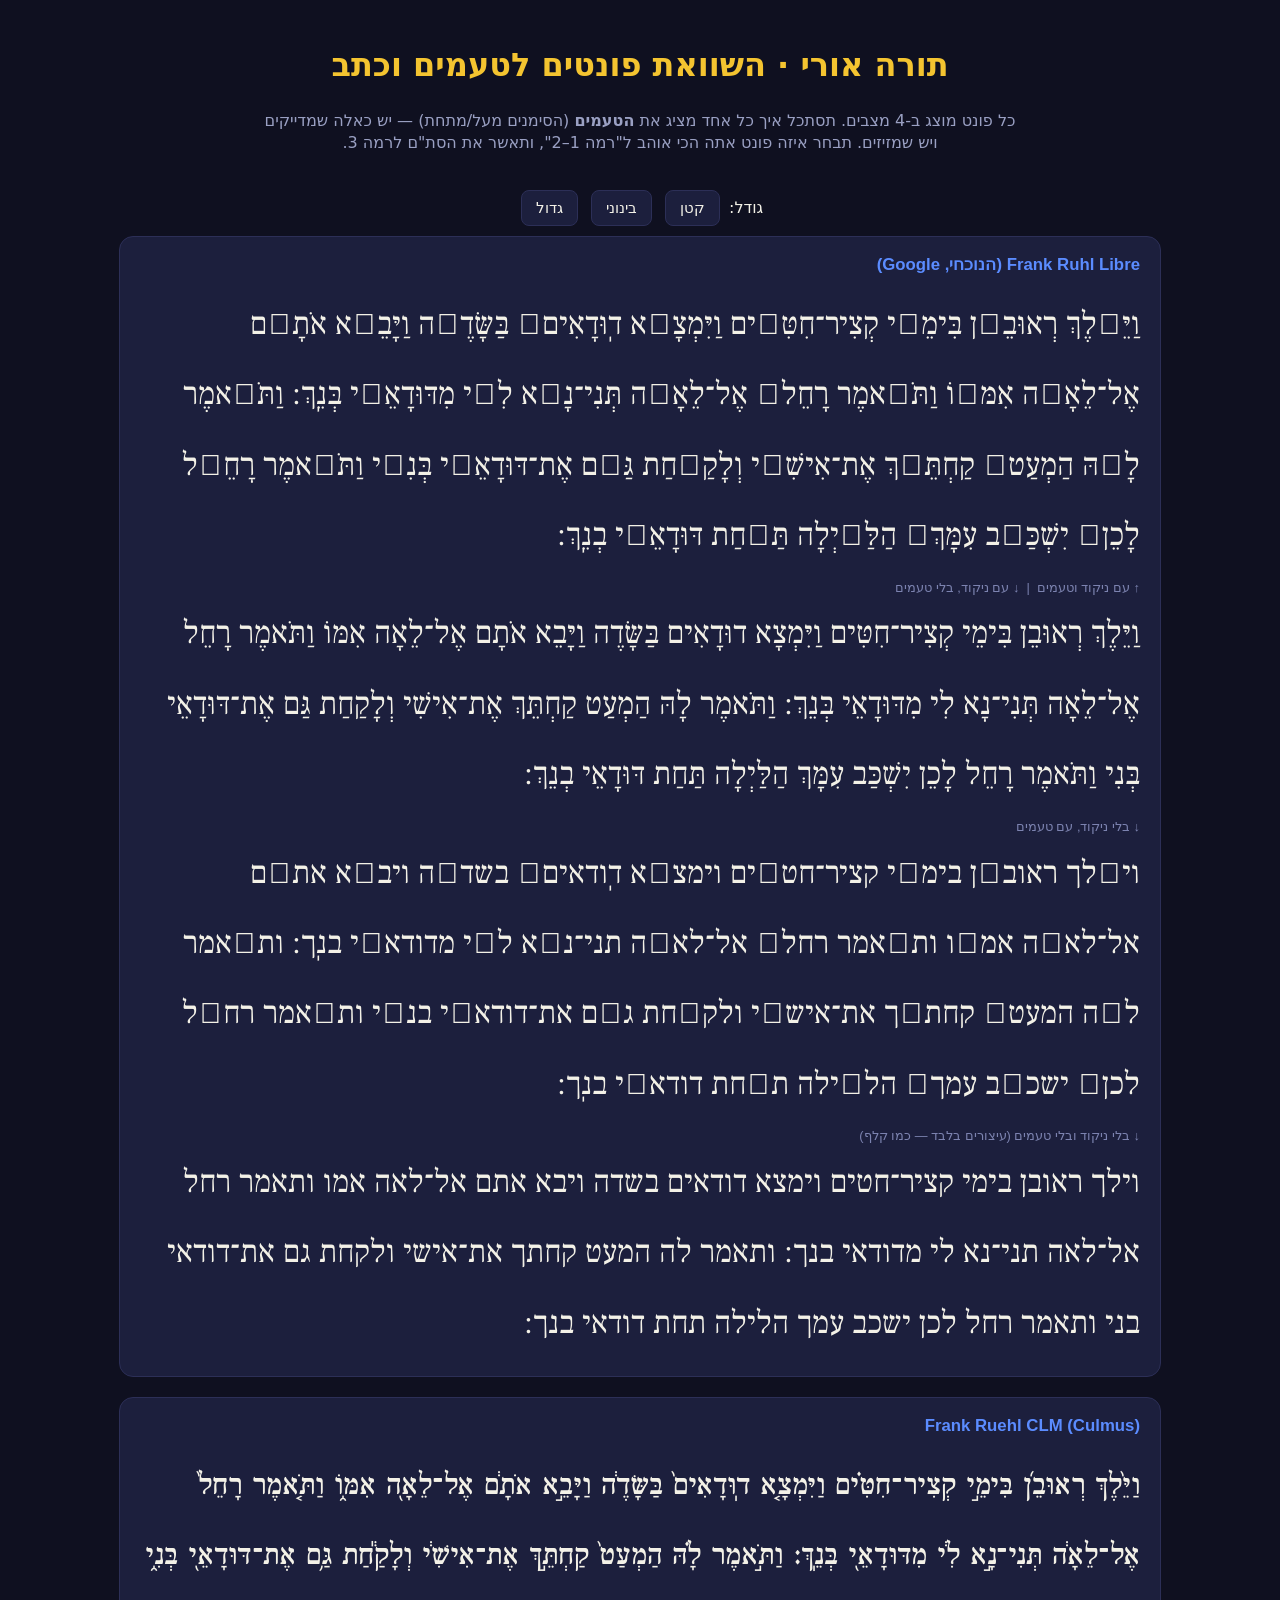
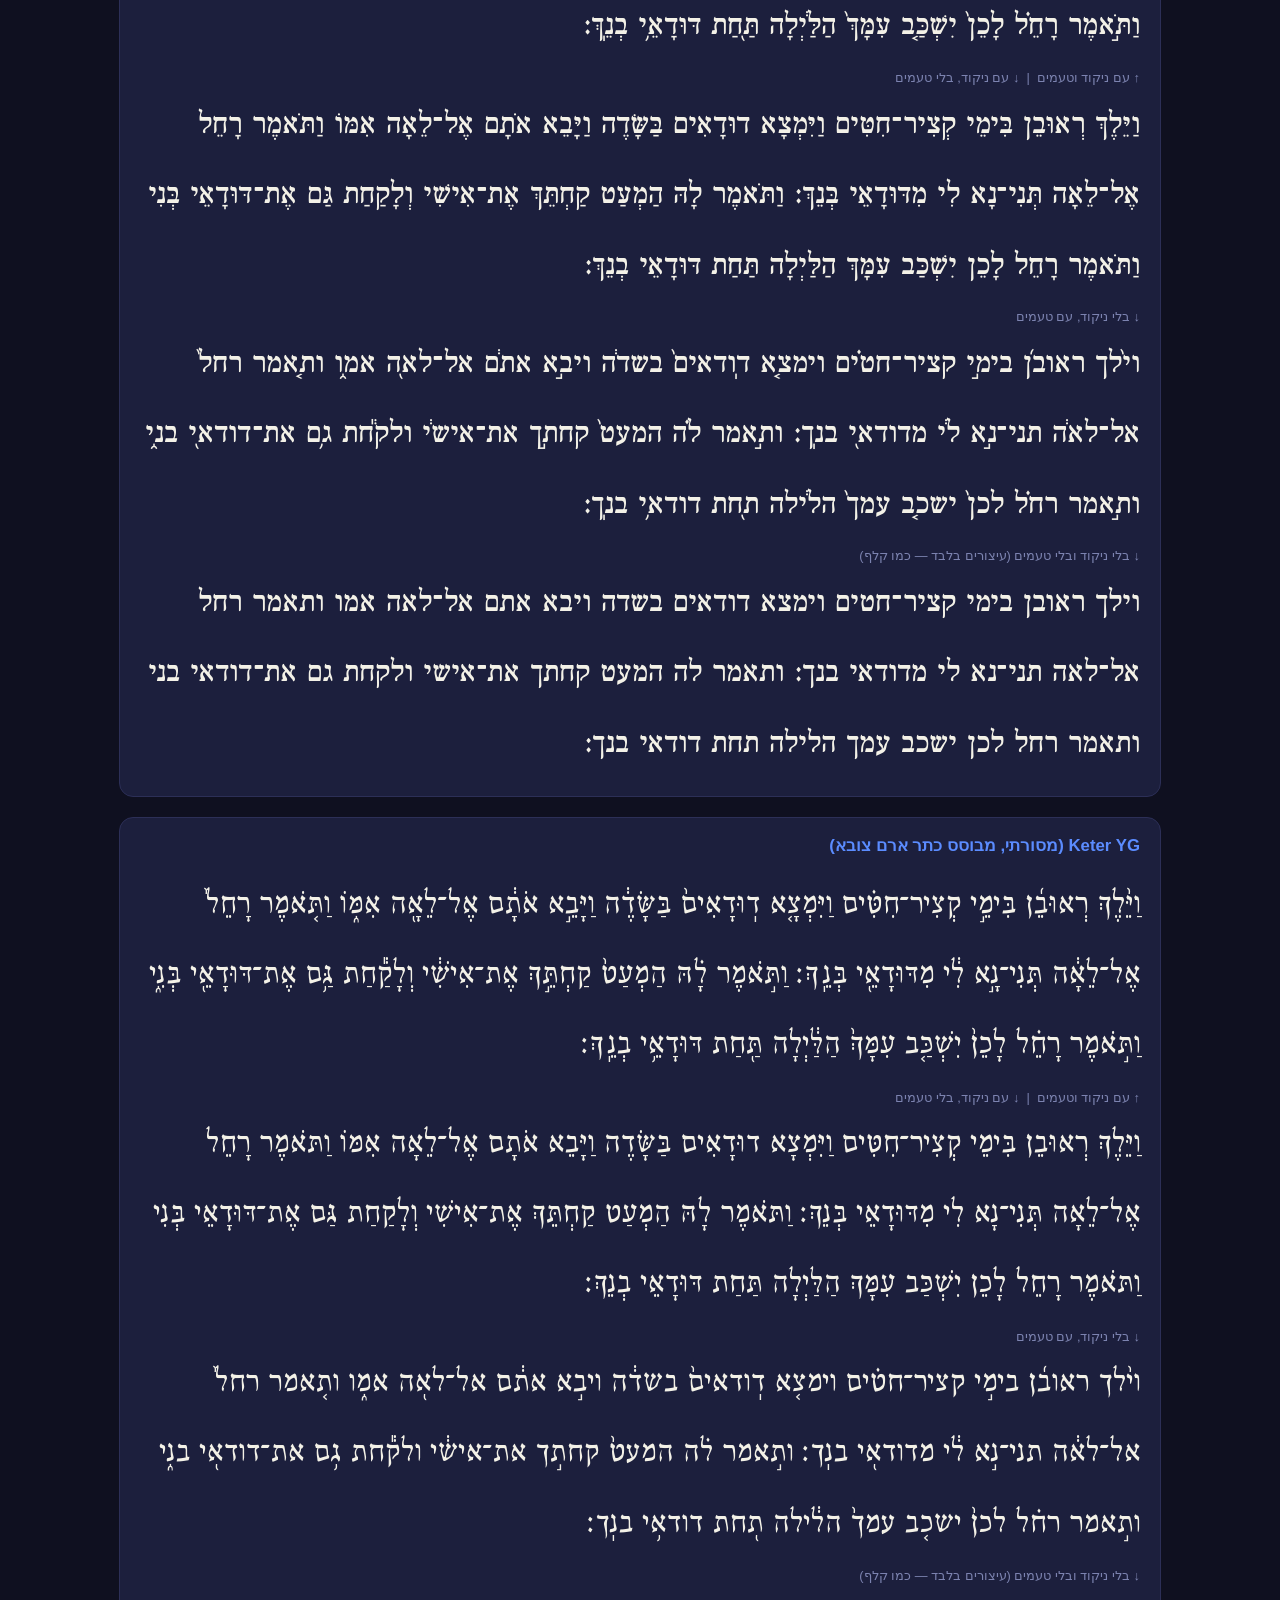
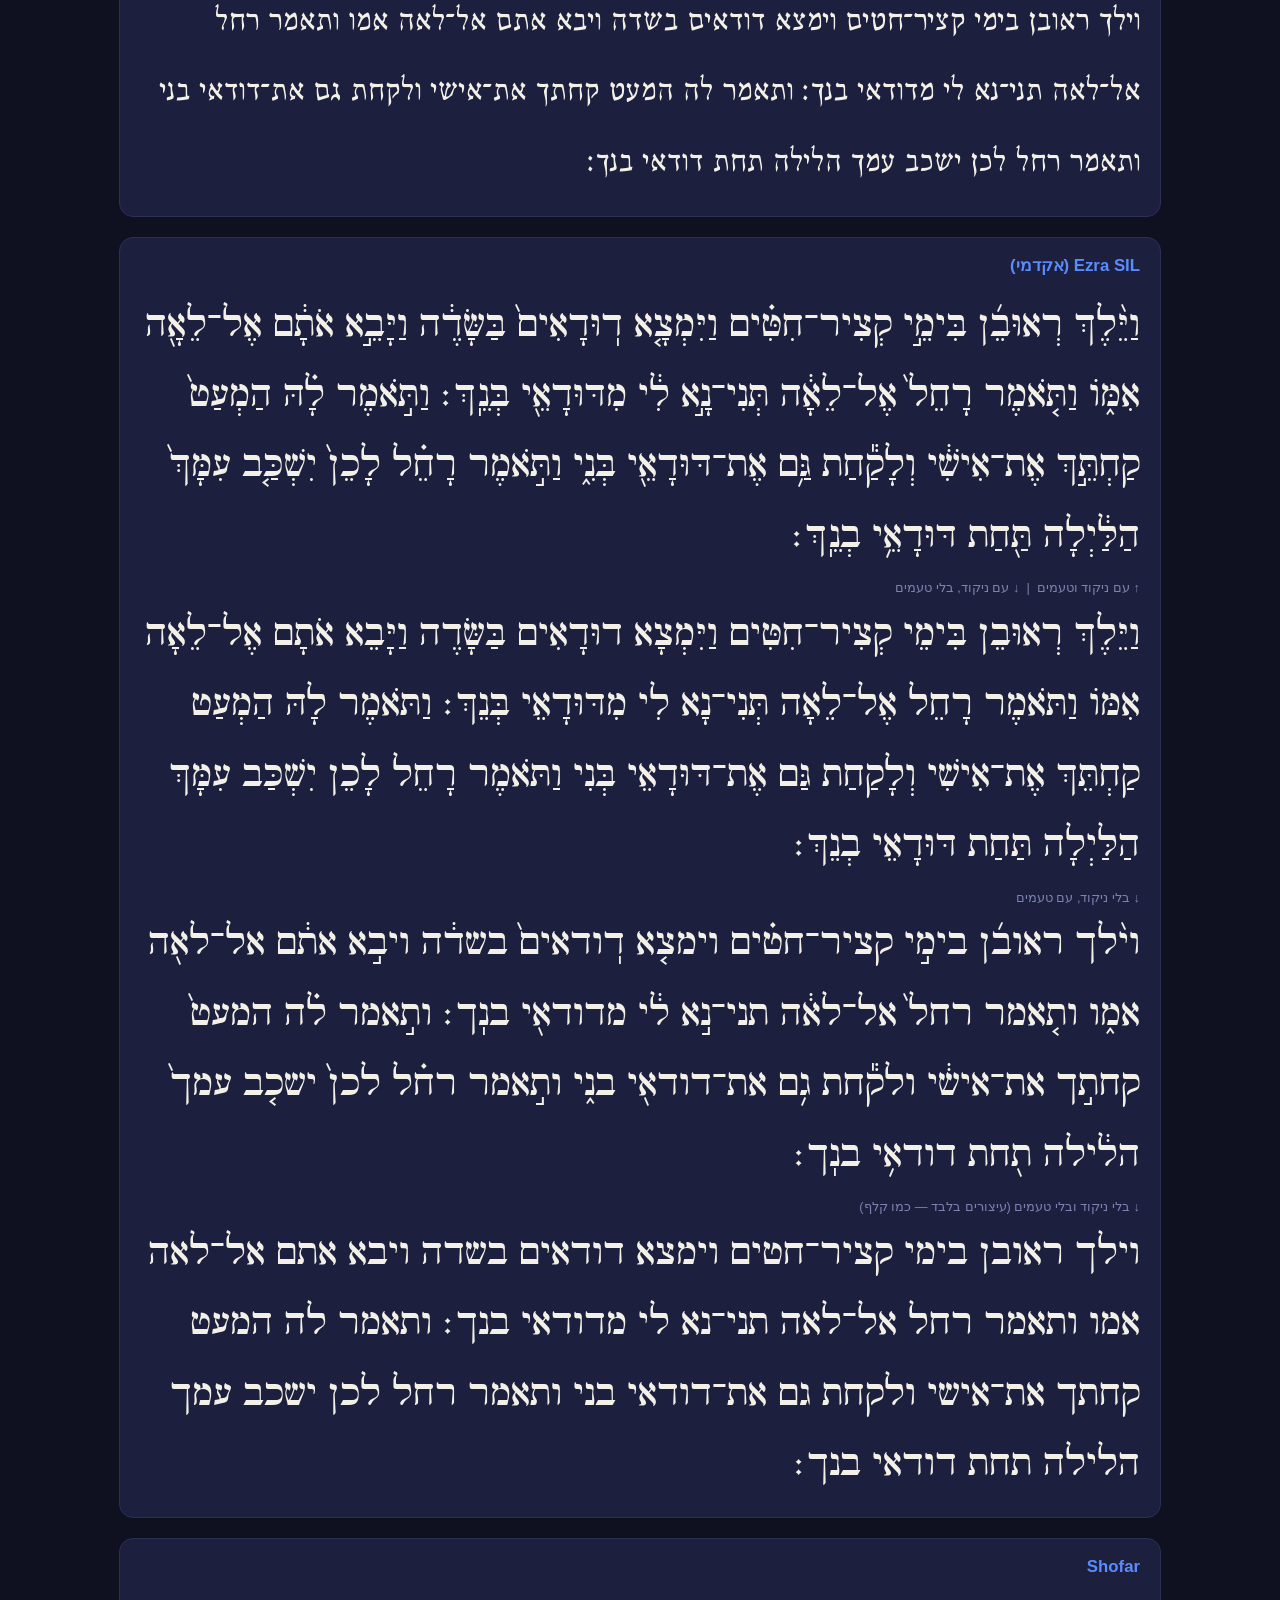
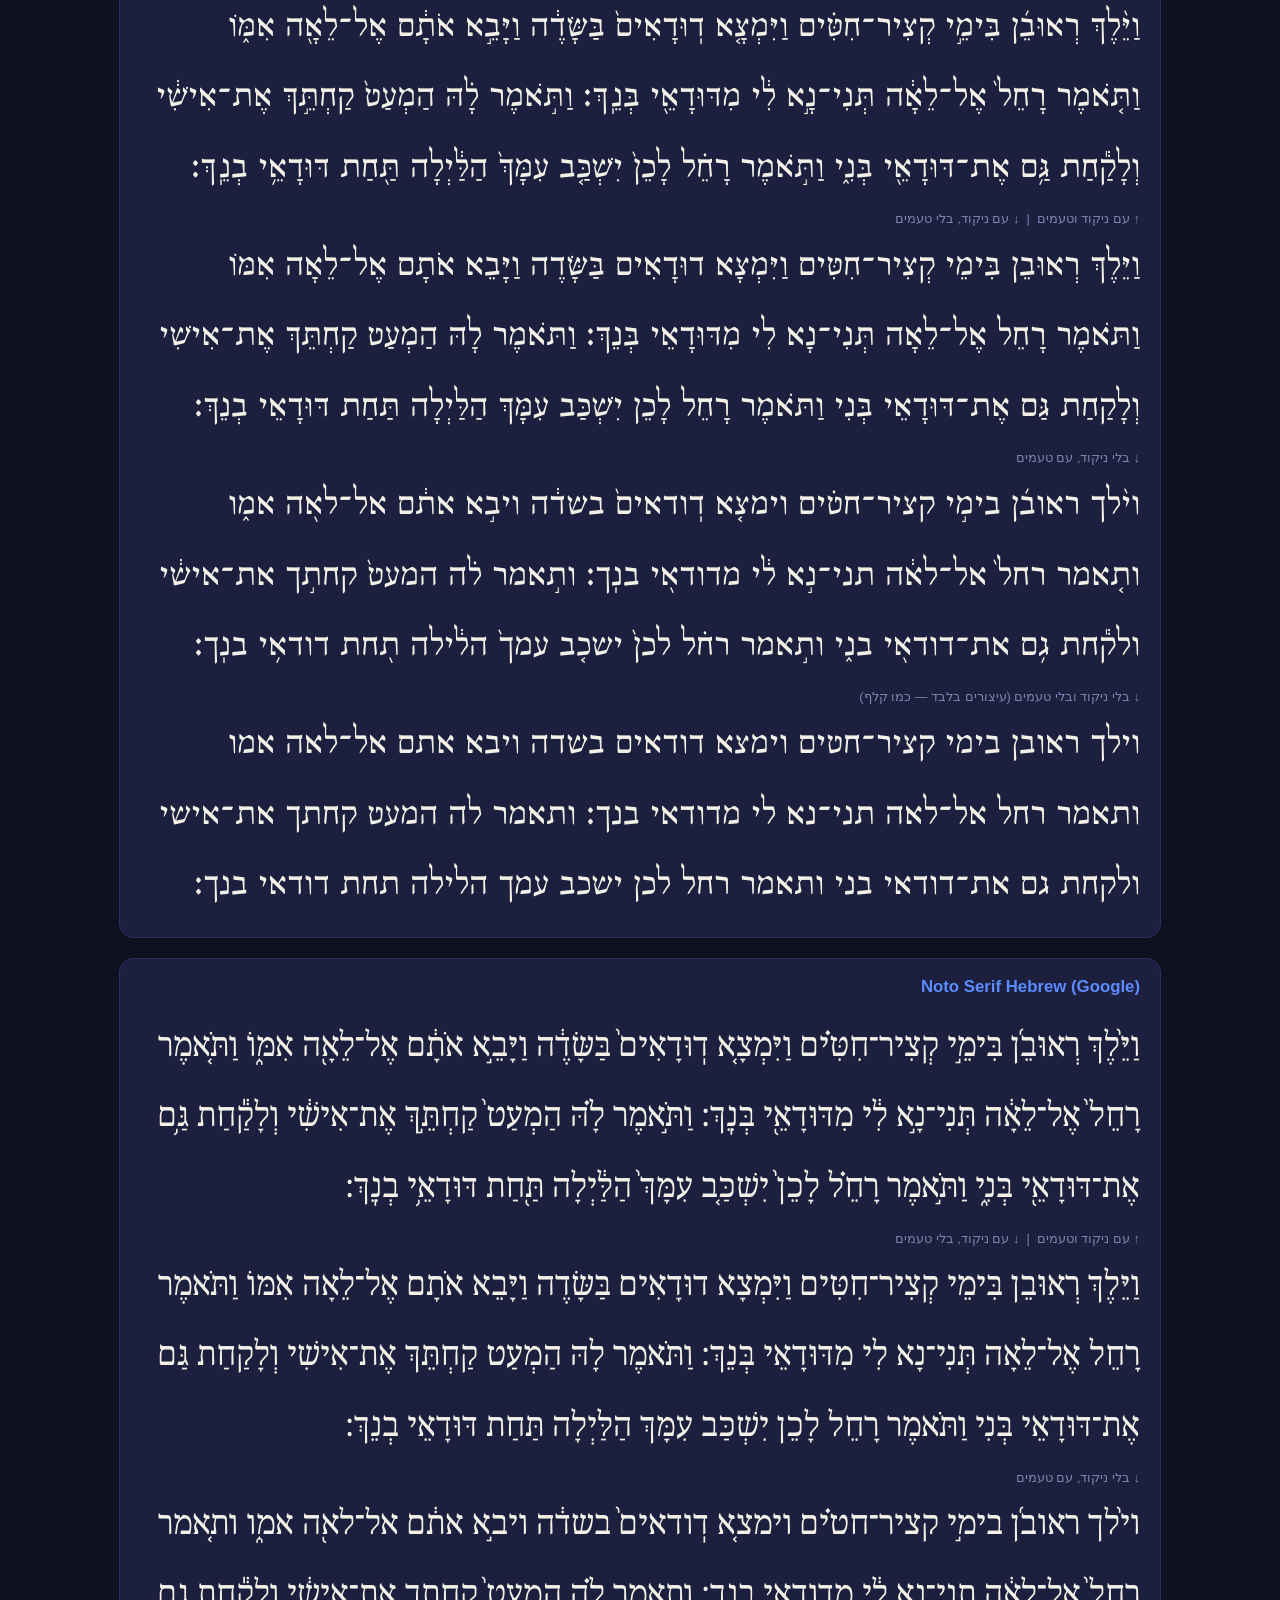
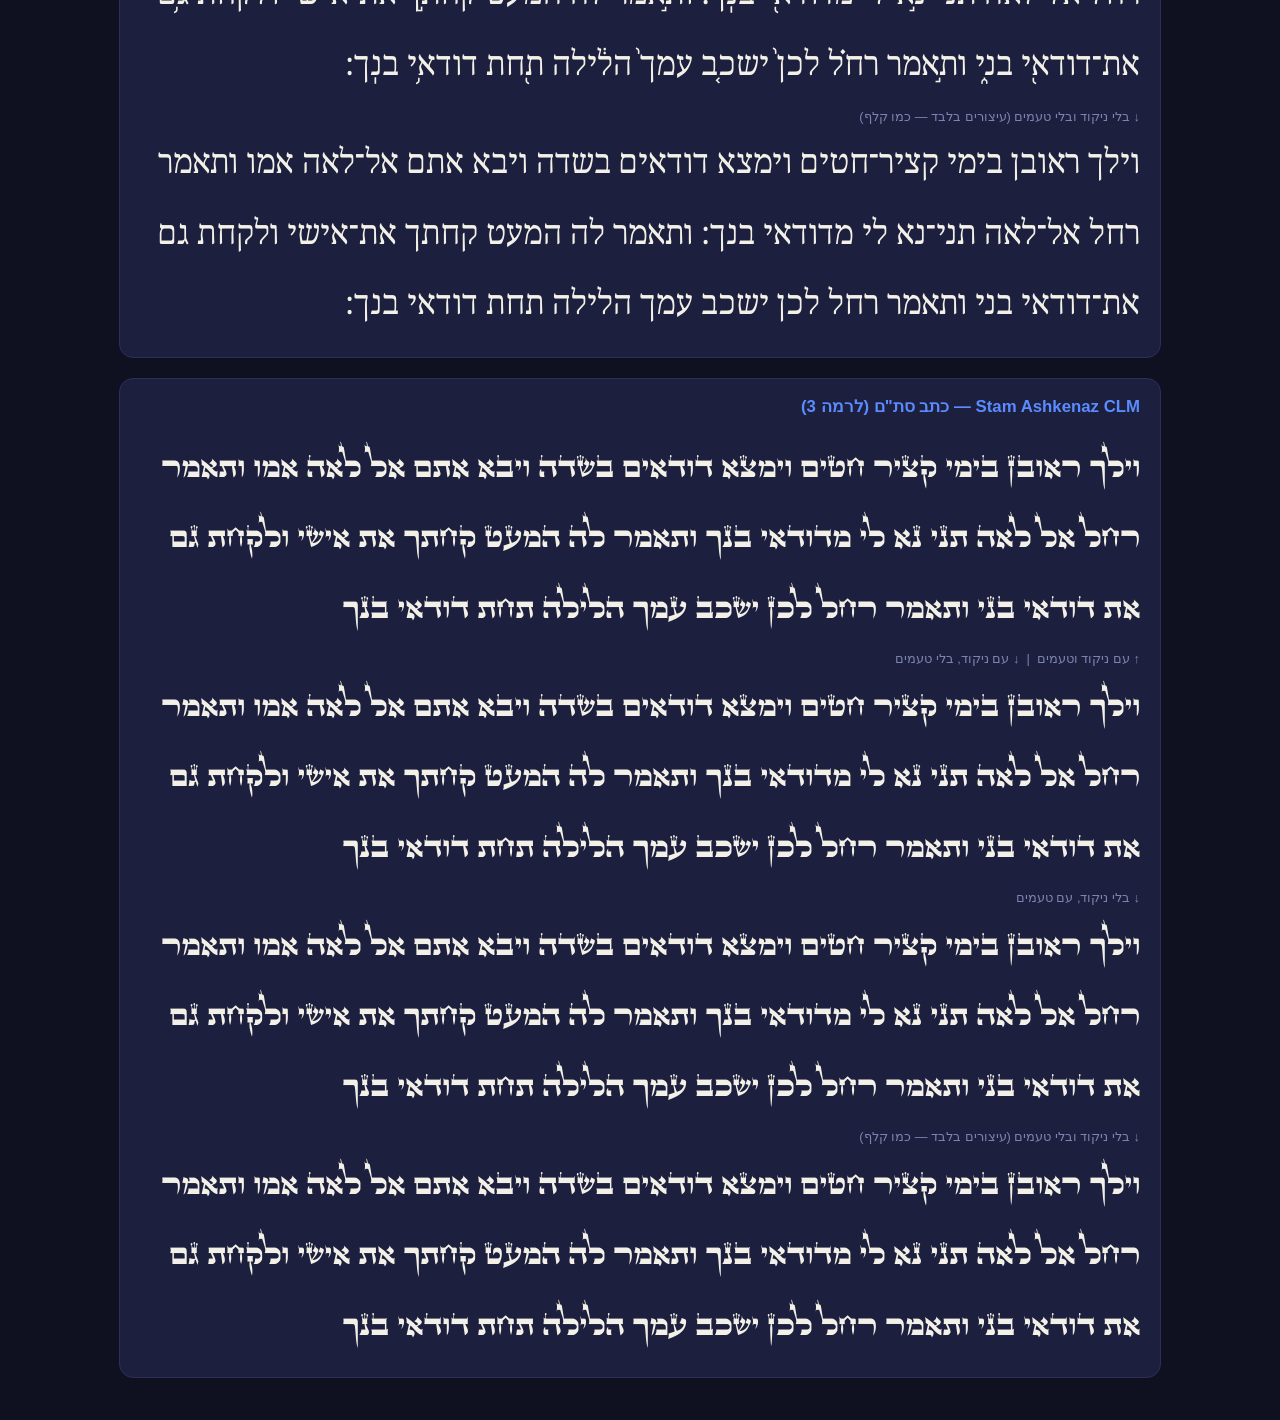
==== _fonttest/index.html @ ce2d6195 "Add font-comparison page (_fonttest) with cantillated text across candidate Hebrew fonts (temp)" ====
<!DOCTYPE html><html lang="he" dir="rtl"><head>
<meta charset="utf-8"><meta name="viewport" content="width=device-width,initial-scale=1">
<title>תורה אורי · השוואת פונטים</title>
<link rel="preconnect" href="https://fonts.googleapis.com">
<link href="https://fonts.googleapis.com/css2?family=Frank+Ruhl+Libre:wght@500;700&family=Noto+Serif+Hebrew:wght@500;700&display=swap" rel="stylesheet">
<style>

@font-face{font-family:FrankRuehlCLM;src:url('fonts/FrankRuehlCLM-Medium.ttf');}
@font-face{font-family:KeterYG;src:url('fonts/KeterYG-Medium.ttf');}
@font-face{font-family:EzraSIL;src:url('fonts/EzraSIL.ttf');}
@font-face{font-family:Shofar;src:url('fonts/ShofarRegular.ttf');}
@font-face{font-family:StamAshkenaz;src:url('fonts/StamAshkenazCLM.ttf');}

body{background:#0f1020;color:#f3f1e7;font-family:Assistant,system-ui,sans-serif;margin:0;padding:22px;line-height:1.4}
h1{color:#f4c430;text-align:center}
.intro{text-align:center;color:#9aa0c3;max-width:760px;margin:0 auto 26px}
.fontblock{background:#1c1f3d;border:1px solid #2c2f57;border-radius:14px;padding:16px 20px;margin:0 auto 20px;max-width:1000px}
.fontblock h2{color:#5b8cff;font-size:1.05rem;margin:0 0 12px;font-family:Assistant,sans-serif}
.line{font-size:2rem;line-height:2.2;direction:rtl;margin:2px 0}
.cap{color:#7c83b0;font-size:.8rem;font-family:Assistant,sans-serif;margin:8px 0 2px}
.toggle{position:sticky;top:0;background:#0f1020;padding:10px;text-align:center;z-index:5}
.toggle button{background:#1c1f3d;color:#f3f1e7;border:1px solid #2c2f57;border-radius:8px;padding:8px 14px;margin:0 4px;cursor:pointer;font-size:.95rem}
</style></head><body>
<h1>תורה אורי · השוואת פונטים לטעמים וכתב</h1>
<div class="intro">כל פונט מוצג ב-4 מצבים. תסתכל איך כל אחד מציג את <b>הטעמים</b> (הסימנים מעל/מתחת) — יש כאלה שמדייקים ויש שמזיזים. תבחר איזה פונט אתה הכי אוהב ל"רמה 1–2", ותאשר את הסת"ם לרמה 3.</div>
<div class="toggle">גודל:
  <button onclick="setSize(1.6)">קטן</button>
  <button onclick="setSize(2)">בינוני</button>
  <button onclick="setSize(2.6)">גדול</button>
</div>

    <section class="fontblock">
      <h2>Frank Ruhl Libre (הנוכחי, Google)</h2>
      <div class="line" style="font-family:'Frank Ruhl Libre',serif" data-mode="full">וַיֵּ֨לֶךְ רְאוּבֵ֜ן בִּימֵ֣י קְצִיר־חִטִּ֗ים וַיִּמְצָ֤א דֽוּדָאִים֙ בַּשָּׂדֶ֔ה וַיָּבֵ֣א אֹתָ֔ם אֶל־לֵאָ֖ה אִמּ֑וֹ וַתֹּ֤אמֶר רָחֵל֙ אֶל־לֵאָ֔ה תְּנִי־נָ֣א לִ֔י מִדּוּדָאֵ֖י בְּנֵֽךְ׃  וַתֹּ֣אמֶר לָ֗הּ הַמְעַט֙ קַחְתֵּ֣ךְ אֶת־אִישִׁ֔י וְלָקַ֕חַת גַּ֥ם אֶת־דּוּדָאֵ֖י בְּנִ֑י וַתֹּ֣אמֶר רָחֵ֗ל לָכֵן֙ יִשְׁכַּ֤ב עִמָּךְ֙ הַלַּ֔יְלָה תַּ֖חַת דּוּדָאֵ֥י בְנֵֽךְ׃</div>
      <div class="cap">↑ עם ניקוד וטעמים &nbsp;|&nbsp; ↓ עם ניקוד, בלי טעמים</div>
      <div class="line" style="font-family:'Frank Ruhl Libre',serif" data-mode="nikud">וַיֵּ֨לֶךְ רְאוּבֵ֜ן בִּימֵ֣י קְצִיר־חִטִּ֗ים וַיִּמְצָ֤א דֽוּדָאִים֙ בַּשָּׂדֶ֔ה וַיָּבֵ֣א אֹתָ֔ם אֶל־לֵאָ֖ה אִמּ֑וֹ וַתֹּ֤אמֶר רָחֵל֙ אֶל־לֵאָ֔ה תְּנִי־נָ֣א לִ֔י מִדּוּדָאֵ֖י בְּנֵֽךְ׃  וַתֹּ֣אמֶר לָ֗הּ הַמְעַט֙ קַחְתֵּ֣ךְ אֶת־אִישִׁ֔י וְלָקַ֕חַת גַּ֥ם אֶת־דּוּדָאֵ֖י בְּנִ֑י וַתֹּ֣אמֶר רָחֵ֗ל לָכֵן֙ יִשְׁכַּ֤ב עִמָּךְ֙ הַלַּ֔יְלָה תַּ֖חַת דּוּדָאֵ֥י בְנֵֽךְ׃</div>
      <div class="cap">↓ בלי ניקוד, עם טעמים</div>
      <div class="line" style="font-family:'Frank Ruhl Libre',serif" data-mode="taamonly">וַיֵּ֨לֶךְ רְאוּבֵ֜ן בִּימֵ֣י קְצִיר־חִטִּ֗ים וַיִּמְצָ֤א דֽוּדָאִים֙ בַּשָּׂדֶ֔ה וַיָּבֵ֣א אֹתָ֔ם אֶל־לֵאָ֖ה אִמּ֑וֹ וַתֹּ֤אמֶר רָחֵל֙ אֶל־לֵאָ֔ה תְּנִי־נָ֣א לִ֔י מִדּוּדָאֵ֖י בְּנֵֽךְ׃  וַתֹּ֣אמֶר לָ֗הּ הַמְעַט֙ קַחְתֵּ֣ךְ אֶת־אִישִׁ֔י וְלָקַ֕חַת גַּ֥ם אֶת־דּוּדָאֵ֖י בְּנִ֑י וַתֹּ֣אמֶר רָחֵ֗ל לָכֵן֙ יִשְׁכַּ֤ב עִמָּךְ֙ הַלַּ֔יְלָה תַּ֖חַת דּוּדָאֵ֥י בְנֵֽךְ׃</div>
      <div class="cap">↓ בלי ניקוד ובלי טעמים (עיצורים בלבד — כמו קלף)</div>
      <div class="line" style="font-family:'Frank Ruhl Libre',serif" data-mode="cons">וַיֵּ֨לֶךְ רְאוּבֵ֜ן בִּימֵ֣י קְצִיר־חִטִּ֗ים וַיִּמְצָ֤א דֽוּדָאִים֙ בַּשָּׂדֶ֔ה וַיָּבֵ֣א אֹתָ֔ם אֶל־לֵאָ֖ה אִמּ֑וֹ וַתֹּ֤אמֶר רָחֵל֙ אֶל־לֵאָ֔ה תְּנִי־נָ֣א לִ֔י מִדּוּדָאֵ֖י בְּנֵֽךְ׃  וַתֹּ֣אמֶר לָ֗הּ הַמְעַט֙ קַחְתֵּ֣ךְ אֶת־אִישִׁ֔י וְלָקַ֕חַת גַּ֥ם אֶת־דּוּדָאֵ֖י בְּנִ֑י וַתֹּ֣אמֶר רָחֵ֗ל לָכֵן֙ יִשְׁכַּ֤ב עִמָּךְ֙ הַלַּ֔יְלָה תַּ֖חַת דּוּדָאֵ֥י בְנֵֽךְ׃</div>
    </section>
    <section class="fontblock">
      <h2>Frank Ruehl CLM (Culmus)</h2>
      <div class="line" style="font-family:FrankRuehlCLM,serif" data-mode="full">וַיֵּ֨לֶךְ רְאוּבֵ֜ן בִּימֵ֣י קְצִיר־חִטִּ֗ים וַיִּמְצָ֤א דֽוּדָאִים֙ בַּשָּׂדֶ֔ה וַיָּבֵ֣א אֹתָ֔ם אֶל־לֵאָ֖ה אִמּ֑וֹ וַתֹּ֤אמֶר רָחֵל֙ אֶל־לֵאָ֔ה תְּנִי־נָ֣א לִ֔י מִדּוּדָאֵ֖י בְּנֵֽךְ׃  וַתֹּ֣אמֶר לָ֗הּ הַמְעַט֙ קַחְתֵּ֣ךְ אֶת־אִישִׁ֔י וְלָקַ֕חַת גַּ֥ם אֶת־דּוּדָאֵ֖י בְּנִ֑י וַתֹּ֣אמֶר רָחֵ֗ל לָכֵן֙ יִשְׁכַּ֤ב עִמָּךְ֙ הַלַּ֔יְלָה תַּ֖חַת דּוּדָאֵ֥י בְנֵֽךְ׃</div>
      <div class="cap">↑ עם ניקוד וטעמים &nbsp;|&nbsp; ↓ עם ניקוד, בלי טעמים</div>
      <div class="line" style="font-family:FrankRuehlCLM,serif" data-mode="nikud">וַיֵּ֨לֶךְ רְאוּבֵ֜ן בִּימֵ֣י קְצִיר־חִטִּ֗ים וַיִּמְצָ֤א דֽוּדָאִים֙ בַּשָּׂדֶ֔ה וַיָּבֵ֣א אֹתָ֔ם אֶל־לֵאָ֖ה אִמּ֑וֹ וַתֹּ֤אמֶר רָחֵל֙ אֶל־לֵאָ֔ה תְּנִי־נָ֣א לִ֔י מִדּוּדָאֵ֖י בְּנֵֽךְ׃  וַתֹּ֣אמֶר לָ֗הּ הַמְעַט֙ קַחְתֵּ֣ךְ אֶת־אִישִׁ֔י וְלָקַ֕חַת גַּ֥ם אֶת־דּוּדָאֵ֖י בְּנִ֑י וַתֹּ֣אמֶר רָחֵ֗ל לָכֵן֙ יִשְׁכַּ֤ב עִמָּךְ֙ הַלַּ֔יְלָה תַּ֖חַת דּוּדָאֵ֥י בְנֵֽךְ׃</div>
      <div class="cap">↓ בלי ניקוד, עם טעמים</div>
      <div class="line" style="font-family:FrankRuehlCLM,serif" data-mode="taamonly">וַיֵּ֨לֶךְ רְאוּבֵ֜ן בִּימֵ֣י קְצִיר־חִטִּ֗ים וַיִּמְצָ֤א דֽוּדָאִים֙ בַּשָּׂדֶ֔ה וַיָּבֵ֣א אֹתָ֔ם אֶל־לֵאָ֖ה אִמּ֑וֹ וַתֹּ֤אמֶר רָחֵל֙ אֶל־לֵאָ֔ה תְּנִי־נָ֣א לִ֔י מִדּוּדָאֵ֖י בְּנֵֽךְ׃  וַתֹּ֣אמֶר לָ֗הּ הַמְעַט֙ קַחְתֵּ֣ךְ אֶת־אִישִׁ֔י וְלָקַ֕חַת גַּ֥ם אֶת־דּוּדָאֵ֖י בְּנִ֑י וַתֹּ֣אמֶר רָחֵ֗ל לָכֵן֙ יִשְׁכַּ֤ב עִמָּךְ֙ הַלַּ֔יְלָה תַּ֖חַת דּוּדָאֵ֥י בְנֵֽךְ׃</div>
      <div class="cap">↓ בלי ניקוד ובלי טעמים (עיצורים בלבד — כמו קלף)</div>
      <div class="line" style="font-family:FrankRuehlCLM,serif" data-mode="cons">וַיֵּ֨לֶךְ רְאוּבֵ֜ן בִּימֵ֣י קְצִיר־חִטִּ֗ים וַיִּמְצָ֤א דֽוּדָאִים֙ בַּשָּׂדֶ֔ה וַיָּבֵ֣א אֹתָ֔ם אֶל־לֵאָ֖ה אִמּ֑וֹ וַתֹּ֤אמֶר רָחֵל֙ אֶל־לֵאָ֔ה תְּנִי־נָ֣א לִ֔י מִדּוּדָאֵ֖י בְּנֵֽךְ׃  וַתֹּ֣אמֶר לָ֗הּ הַמְעַט֙ קַחְתֵּ֣ךְ אֶת־אִישִׁ֔י וְלָקַ֕חַת גַּ֥ם אֶת־דּוּדָאֵ֖י בְּנִ֑י וַתֹּ֣אמֶר רָחֵ֗ל לָכֵן֙ יִשְׁכַּ֤ב עִמָּךְ֙ הַלַּ֔יְלָה תַּ֖חַת דּוּדָאֵ֥י בְנֵֽךְ׃</div>
    </section>
    <section class="fontblock">
      <h2>Keter YG (מסורתי, מבוסס כתר ארם צובא)</h2>
      <div class="line" style="font-family:KeterYG,serif" data-mode="full">וַיֵּ֨לֶךְ רְאוּבֵ֜ן בִּימֵ֣י קְצִיר־חִטִּ֗ים וַיִּמְצָ֤א דֽוּדָאִים֙ בַּשָּׂדֶ֔ה וַיָּבֵ֣א אֹתָ֔ם אֶל־לֵאָ֖ה אִמּ֑וֹ וַתֹּ֤אמֶר רָחֵל֙ אֶל־לֵאָ֔ה תְּנִי־נָ֣א לִ֔י מִדּוּדָאֵ֖י בְּנֵֽךְ׃  וַתֹּ֣אמֶר לָ֗הּ הַמְעַט֙ קַחְתֵּ֣ךְ אֶת־אִישִׁ֔י וְלָקַ֕חַת גַּ֥ם אֶת־דּוּדָאֵ֖י בְּנִ֑י וַתֹּ֣אמֶר רָחֵ֗ל לָכֵן֙ יִשְׁכַּ֤ב עִמָּךְ֙ הַלַּ֔יְלָה תַּ֖חַת דּוּדָאֵ֥י בְנֵֽךְ׃</div>
      <div class="cap">↑ עם ניקוד וטעמים &nbsp;|&nbsp; ↓ עם ניקוד, בלי טעמים</div>
      <div class="line" style="font-family:KeterYG,serif" data-mode="nikud">וַיֵּ֨לֶךְ רְאוּבֵ֜ן בִּימֵ֣י קְצִיר־חִטִּ֗ים וַיִּמְצָ֤א דֽוּדָאִים֙ בַּשָּׂדֶ֔ה וַיָּבֵ֣א אֹתָ֔ם אֶל־לֵאָ֖ה אִמּ֑וֹ וַתֹּ֤אמֶר רָחֵל֙ אֶל־לֵאָ֔ה תְּנִי־נָ֣א לִ֔י מִדּוּדָאֵ֖י בְּנֵֽךְ׃  וַתֹּ֣אמֶר לָ֗הּ הַמְעַט֙ קַחְתֵּ֣ךְ אֶת־אִישִׁ֔י וְלָקַ֕חַת גַּ֥ם אֶת־דּוּדָאֵ֖י בְּנִ֑י וַתֹּ֣אמֶר רָחֵ֗ל לָכֵן֙ יִשְׁכַּ֤ב עִמָּךְ֙ הַלַּ֔יְלָה תַּ֖חַת דּוּדָאֵ֥י בְנֵֽךְ׃</div>
      <div class="cap">↓ בלי ניקוד, עם טעמים</div>
      <div class="line" style="font-family:KeterYG,serif" data-mode="taamonly">וַיֵּ֨לֶךְ רְאוּבֵ֜ן בִּימֵ֣י קְצִיר־חִטִּ֗ים וַיִּמְצָ֤א דֽוּדָאִים֙ בַּשָּׂדֶ֔ה וַיָּבֵ֣א אֹתָ֔ם אֶל־לֵאָ֖ה אִמּ֑וֹ וַתֹּ֤אמֶר רָחֵל֙ אֶל־לֵאָ֔ה תְּנִי־נָ֣א לִ֔י מִדּוּדָאֵ֖י בְּנֵֽךְ׃  וַתֹּ֣אמֶר לָ֗הּ הַמְעַט֙ קַחְתֵּ֣ךְ אֶת־אִישִׁ֔י וְלָקַ֕חַת גַּ֥ם אֶת־דּוּדָאֵ֖י בְּנִ֑י וַתֹּ֣אמֶר רָחֵ֗ל לָכֵן֙ יִשְׁכַּ֤ב עִמָּךְ֙ הַלַּ֔יְלָה תַּ֖חַת דּוּדָאֵ֥י בְנֵֽךְ׃</div>
      <div class="cap">↓ בלי ניקוד ובלי טעמים (עיצורים בלבד — כמו קלף)</div>
      <div class="line" style="font-family:KeterYG,serif" data-mode="cons">וַיֵּ֨לֶךְ רְאוּבֵ֜ן בִּימֵ֣י קְצִיר־חִטִּ֗ים וַיִּמְצָ֤א דֽוּדָאִים֙ בַּשָּׂדֶ֔ה וַיָּבֵ֣א אֹתָ֔ם אֶל־לֵאָ֖ה אִמּ֑וֹ וַתֹּ֤אמֶר רָחֵל֙ אֶל־לֵאָ֔ה תְּנִי־נָ֣א לִ֔י מִדּוּדָאֵ֖י בְּנֵֽךְ׃  וַתֹּ֣אמֶר לָ֗הּ הַמְעַט֙ קַחְתֵּ֣ךְ אֶת־אִישִׁ֔י וְלָקַ֕חַת גַּ֥ם אֶת־דּוּדָאֵ֖י בְּנִ֑י וַתֹּ֣אמֶר רָחֵ֗ל לָכֵן֙ יִשְׁכַּ֤ב עִמָּךְ֙ הַלַּ֔יְלָה תַּ֖חַת דּוּדָאֵ֥י בְנֵֽךְ׃</div>
    </section>
    <section class="fontblock">
      <h2>Ezra SIL (אקדמי)</h2>
      <div class="line" style="font-family:EzraSIL,serif" data-mode="full">וַיֵּ֨לֶךְ רְאוּבֵ֜ן בִּימֵ֣י קְצִיר־חִטִּ֗ים וַיִּמְצָ֤א דֽוּדָאִים֙ בַּשָּׂדֶ֔ה וַיָּבֵ֣א אֹתָ֔ם אֶל־לֵאָ֖ה אִמּ֑וֹ וַתֹּ֤אמֶר רָחֵל֙ אֶל־לֵאָ֔ה תְּנִי־נָ֣א לִ֔י מִדּוּדָאֵ֖י בְּנֵֽךְ׃  וַתֹּ֣אמֶר לָ֗הּ הַמְעַט֙ קַחְתֵּ֣ךְ אֶת־אִישִׁ֔י וְלָקַ֕חַת גַּ֥ם אֶת־דּוּדָאֵ֖י בְּנִ֑י וַתֹּ֣אמֶר רָחֵ֗ל לָכֵן֙ יִשְׁכַּ֤ב עִמָּךְ֙ הַלַּ֔יְלָה תַּ֖חַת דּוּדָאֵ֥י בְנֵֽךְ׃</div>
      <div class="cap">↑ עם ניקוד וטעמים &nbsp;|&nbsp; ↓ עם ניקוד, בלי טעמים</div>
      <div class="line" style="font-family:EzraSIL,serif" data-mode="nikud">וַיֵּ֨לֶךְ רְאוּבֵ֜ן בִּימֵ֣י קְצִיר־חִטִּ֗ים וַיִּמְצָ֤א דֽוּדָאִים֙ בַּשָּׂדֶ֔ה וַיָּבֵ֣א אֹתָ֔ם אֶל־לֵאָ֖ה אִמּ֑וֹ וַתֹּ֤אמֶר רָחֵל֙ אֶל־לֵאָ֔ה תְּנִי־נָ֣א לִ֔י מִדּוּדָאֵ֖י בְּנֵֽךְ׃  וַתֹּ֣אמֶר לָ֗הּ הַמְעַט֙ קַחְתֵּ֣ךְ אֶת־אִישִׁ֔י וְלָקַ֕חַת גַּ֥ם אֶת־דּוּדָאֵ֖י בְּנִ֑י וַתֹּ֣אמֶר רָחֵ֗ל לָכֵן֙ יִשְׁכַּ֤ב עִמָּךְ֙ הַלַּ֔יְלָה תַּ֖חַת דּוּדָאֵ֥י בְנֵֽךְ׃</div>
      <div class="cap">↓ בלי ניקוד, עם טעמים</div>
      <div class="line" style="font-family:EzraSIL,serif" data-mode="taamonly">וַיֵּ֨לֶךְ רְאוּבֵ֜ן בִּימֵ֣י קְצִיר־חִטִּ֗ים וַיִּמְצָ֤א דֽוּדָאִים֙ בַּשָּׂדֶ֔ה וַיָּבֵ֣א אֹתָ֔ם אֶל־לֵאָ֖ה אִמּ֑וֹ וַתֹּ֤אמֶר רָחֵל֙ אֶל־לֵאָ֔ה תְּנִי־נָ֣א לִ֔י מִדּוּדָאֵ֖י בְּנֵֽךְ׃  וַתֹּ֣אמֶר לָ֗הּ הַמְעַט֙ קַחְתֵּ֣ךְ אֶת־אִישִׁ֔י וְלָקַ֕חַת גַּ֥ם אֶת־דּוּדָאֵ֖י בְּנִ֑י וַתֹּ֣אמֶר רָחֵ֗ל לָכֵן֙ יִשְׁכַּ֤ב עִמָּךְ֙ הַלַּ֔יְלָה תַּ֖חַת דּוּדָאֵ֥י בְנֵֽךְ׃</div>
      <div class="cap">↓ בלי ניקוד ובלי טעמים (עיצורים בלבד — כמו קלף)</div>
      <div class="line" style="font-family:EzraSIL,serif" data-mode="cons">וַיֵּ֨לֶךְ רְאוּבֵ֜ן בִּימֵ֣י קְצִיר־חִטִּ֗ים וַיִּמְצָ֤א דֽוּדָאִים֙ בַּשָּׂדֶ֔ה וַיָּבֵ֣א אֹתָ֔ם אֶל־לֵאָ֖ה אִמּ֑וֹ וַתֹּ֤אמֶר רָחֵל֙ אֶל־לֵאָ֔ה תְּנִי־נָ֣א לִ֔י מִדּוּדָאֵ֖י בְּנֵֽךְ׃  וַתֹּ֣אמֶר לָ֗הּ הַמְעַט֙ קַחְתֵּ֣ךְ אֶת־אִישִׁ֔י וְלָקַ֕חַת גַּ֥ם אֶת־דּוּדָאֵ֖י בְּנִ֑י וַתֹּ֣אמֶר רָחֵ֗ל לָכֵן֙ יִשְׁכַּ֤ב עִמָּךְ֙ הַלַּ֔יְלָה תַּ֖חַת דּוּדָאֵ֥י בְנֵֽךְ׃</div>
    </section>
    <section class="fontblock">
      <h2>Shofar</h2>
      <div class="line" style="font-family:Shofar,serif" data-mode="full">וַיֵּ֨לֶךְ רְאוּבֵ֜ן בִּימֵ֣י קְצִיר־חִטִּ֗ים וַיִּמְצָ֤א דֽוּדָאִים֙ בַּשָּׂדֶ֔ה וַיָּבֵ֣א אֹתָ֔ם אֶל־לֵאָ֖ה אִמּ֑וֹ וַתֹּ֤אמֶר רָחֵל֙ אֶל־לֵאָ֔ה תְּנִי־נָ֣א לִ֔י מִדּוּדָאֵ֖י בְּנֵֽךְ׃  וַתֹּ֣אמֶר לָ֗הּ הַמְעַט֙ קַחְתֵּ֣ךְ אֶת־אִישִׁ֔י וְלָקַ֕חַת גַּ֥ם אֶת־דּוּדָאֵ֖י בְּנִ֑י וַתֹּ֣אמֶר רָחֵ֗ל לָכֵן֙ יִשְׁכַּ֤ב עִמָּךְ֙ הַלַּ֔יְלָה תַּ֖חַת דּוּדָאֵ֥י בְנֵֽךְ׃</div>
      <div class="cap">↑ עם ניקוד וטעמים &nbsp;|&nbsp; ↓ עם ניקוד, בלי טעמים</div>
      <div class="line" style="font-family:Shofar,serif" data-mode="nikud">וַיֵּ֨לֶךְ רְאוּבֵ֜ן בִּימֵ֣י קְצִיר־חִטִּ֗ים וַיִּמְצָ֤א דֽוּדָאִים֙ בַּשָּׂדֶ֔ה וַיָּבֵ֣א אֹתָ֔ם אֶל־לֵאָ֖ה אִמּ֑וֹ וַתֹּ֤אמֶר רָחֵל֙ אֶל־לֵאָ֔ה תְּנִי־נָ֣א לִ֔י מִדּוּדָאֵ֖י בְּנֵֽךְ׃  וַתֹּ֣אמֶר לָ֗הּ הַמְעַט֙ קַחְתֵּ֣ךְ אֶת־אִישִׁ֔י וְלָקַ֕חַת גַּ֥ם אֶת־דּוּדָאֵ֖י בְּנִ֑י וַתֹּ֣אמֶר רָחֵ֗ל לָכֵן֙ יִשְׁכַּ֤ב עִמָּךְ֙ הַלַּ֔יְלָה תַּ֖חַת דּוּדָאֵ֥י בְנֵֽךְ׃</div>
      <div class="cap">↓ בלי ניקוד, עם טעמים</div>
      <div class="line" style="font-family:Shofar,serif" data-mode="taamonly">וַיֵּ֨לֶךְ רְאוּבֵ֜ן בִּימֵ֣י קְצִיר־חִטִּ֗ים וַיִּמְצָ֤א דֽוּדָאִים֙ בַּשָּׂדֶ֔ה וַיָּבֵ֣א אֹתָ֔ם אֶל־לֵאָ֖ה אִמּ֑וֹ וַתֹּ֤אמֶר רָחֵל֙ אֶל־לֵאָ֔ה תְּנִי־נָ֣א לִ֔י מִדּוּדָאֵ֖י בְּנֵֽךְ׃  וַתֹּ֣אמֶר לָ֗הּ הַמְעַט֙ קַחְתֵּ֣ךְ אֶת־אִישִׁ֔י וְלָקַ֕חַת גַּ֥ם אֶת־דּוּדָאֵ֖י בְּנִ֑י וַתֹּ֣אמֶר רָחֵ֗ל לָכֵן֙ יִשְׁכַּ֤ב עִמָּךְ֙ הַלַּ֔יְלָה תַּ֖חַת דּוּדָאֵ֥י בְנֵֽךְ׃</div>
      <div class="cap">↓ בלי ניקוד ובלי טעמים (עיצורים בלבד — כמו קלף)</div>
      <div class="line" style="font-family:Shofar,serif" data-mode="cons">וַיֵּ֨לֶךְ רְאוּבֵ֜ן בִּימֵ֣י קְצִיר־חִטִּ֗ים וַיִּמְצָ֤א דֽוּדָאִים֙ בַּשָּׂדֶ֔ה וַיָּבֵ֣א אֹתָ֔ם אֶל־לֵאָ֖ה אִמּ֑וֹ וַתֹּ֤אמֶר רָחֵל֙ אֶל־לֵאָ֔ה תְּנִי־נָ֣א לִ֔י מִדּוּדָאֵ֖י בְּנֵֽךְ׃  וַתֹּ֣אמֶר לָ֗הּ הַמְעַט֙ קַחְתֵּ֣ךְ אֶת־אִישִׁ֔י וְלָקַ֕חַת גַּ֥ם אֶת־דּוּדָאֵ֖י בְּנִ֑י וַתֹּ֣אמֶר רָחֵ֗ל לָכֵן֙ יִשְׁכַּ֤ב עִמָּךְ֙ הַלַּ֔יְלָה תַּ֖חַת דּוּדָאֵ֥י בְנֵֽךְ׃</div>
    </section>
    <section class="fontblock">
      <h2>Noto Serif Hebrew (Google)</h2>
      <div class="line" style="font-family:'Noto Serif Hebrew',serif" data-mode="full">וַיֵּ֨לֶךְ רְאוּבֵ֜ן בִּימֵ֣י קְצִיר־חִטִּ֗ים וַיִּמְצָ֤א דֽוּדָאִים֙ בַּשָּׂדֶ֔ה וַיָּבֵ֣א אֹתָ֔ם אֶל־לֵאָ֖ה אִמּ֑וֹ וַתֹּ֤אמֶר רָחֵל֙ אֶל־לֵאָ֔ה תְּנִי־נָ֣א לִ֔י מִדּוּדָאֵ֖י בְּנֵֽךְ׃  וַתֹּ֣אמֶר לָ֗הּ הַמְעַט֙ קַחְתֵּ֣ךְ אֶת־אִישִׁ֔י וְלָקַ֕חַת גַּ֥ם אֶת־דּוּדָאֵ֖י בְּנִ֑י וַתֹּ֣אמֶר רָחֵ֗ל לָכֵן֙ יִשְׁכַּ֤ב עִמָּךְ֙ הַלַּ֔יְלָה תַּ֖חַת דּוּדָאֵ֥י בְנֵֽךְ׃</div>
      <div class="cap">↑ עם ניקוד וטעמים &nbsp;|&nbsp; ↓ עם ניקוד, בלי טעמים</div>
      <div class="line" style="font-family:'Noto Serif Hebrew',serif" data-mode="nikud">וַיֵּ֨לֶךְ רְאוּבֵ֜ן בִּימֵ֣י קְצִיר־חִטִּ֗ים וַיִּמְצָ֤א דֽוּדָאִים֙ בַּשָּׂדֶ֔ה וַיָּבֵ֣א אֹתָ֔ם אֶל־לֵאָ֖ה אִמּ֑וֹ וַתֹּ֤אמֶר רָחֵל֙ אֶל־לֵאָ֔ה תְּנִי־נָ֣א לִ֔י מִדּוּדָאֵ֖י בְּנֵֽךְ׃  וַתֹּ֣אמֶר לָ֗הּ הַמְעַט֙ קַחְתֵּ֣ךְ אֶת־אִישִׁ֔י וְלָקַ֕חַת גַּ֥ם אֶת־דּוּדָאֵ֖י בְּנִ֑י וַתֹּ֣אמֶר רָחֵ֗ל לָכֵן֙ יִשְׁכַּ֤ב עִמָּךְ֙ הַלַּ֔יְלָה תַּ֖חַת דּוּדָאֵ֥י בְנֵֽךְ׃</div>
      <div class="cap">↓ בלי ניקוד, עם טעמים</div>
      <div class="line" style="font-family:'Noto Serif Hebrew',serif" data-mode="taamonly">וַיֵּ֨לֶךְ רְאוּבֵ֜ן בִּימֵ֣י קְצִיר־חִטִּ֗ים וַיִּמְצָ֤א דֽוּדָאִים֙ בַּשָּׂדֶ֔ה וַיָּבֵ֣א אֹתָ֔ם אֶל־לֵאָ֖ה אִמּ֑וֹ וַתֹּ֤אמֶר רָחֵל֙ אֶל־לֵאָ֔ה תְּנִי־נָ֣א לִ֔י מִדּוּדָאֵ֖י בְּנֵֽךְ׃  וַתֹּ֣אמֶר לָ֗הּ הַמְעַט֙ קַחְתֵּ֣ךְ אֶת־אִישִׁ֔י וְלָקַ֕חַת גַּ֥ם אֶת־דּוּדָאֵ֖י בְּנִ֑י וַתֹּ֣אמֶר רָחֵ֗ל לָכֵן֙ יִשְׁכַּ֤ב עִמָּךְ֙ הַלַּ֔יְלָה תַּ֖חַת דּוּדָאֵ֥י בְנֵֽךְ׃</div>
      <div class="cap">↓ בלי ניקוד ובלי טעמים (עיצורים בלבד — כמו קלף)</div>
      <div class="line" style="font-family:'Noto Serif Hebrew',serif" data-mode="cons">וַיֵּ֨לֶךְ רְאוּבֵ֜ן בִּימֵ֣י קְצִיר־חִטִּ֗ים וַיִּמְצָ֤א דֽוּדָאִים֙ בַּשָּׂדֶ֔ה וַיָּבֵ֣א אֹתָ֔ם אֶל־לֵאָ֖ה אִמּ֑וֹ וַתֹּ֤אמֶר רָחֵל֙ אֶל־לֵאָ֔ה תְּנִי־נָ֣א לִ֔י מִדּוּדָאֵ֖י בְּנֵֽךְ׃  וַתֹּ֣אמֶר לָ֗הּ הַמְעַט֙ קַחְתֵּ֣ךְ אֶת־אִישִׁ֔י וְלָקַ֕חַת גַּ֥ם אֶת־דּוּדָאֵ֖י בְּנִ֑י וַתֹּ֣אמֶר רָחֵ֗ל לָכֵן֙ יִשְׁכַּ֤ב עִמָּךְ֙ הַלַּ֔יְלָה תַּ֖חַת דּוּדָאֵ֥י בְנֵֽךְ׃</div>
    </section>
    <section class="fontblock">
      <h2>Stam Ashkenaz CLM — כתב סת"ם (לרמה 3)</h2>
      <div class="line" style="font-family:StamAshkenaz,serif" data-mode="full">וַיֵּ֨לֶךְ רְאוּבֵ֜ן בִּימֵ֣י קְצִיר־חִטִּ֗ים וַיִּמְצָ֤א דֽוּדָאִים֙ בַּשָּׂדֶ֔ה וַיָּבֵ֣א אֹתָ֔ם אֶל־לֵאָ֖ה אִמּ֑וֹ וַתֹּ֤אמֶר רָחֵל֙ אֶל־לֵאָ֔ה תְּנִי־נָ֣א לִ֔י מִדּוּדָאֵ֖י בְּנֵֽךְ׃  וַתֹּ֣אמֶר לָ֗הּ הַמְעַט֙ קַחְתֵּ֣ךְ אֶת־אִישִׁ֔י וְלָקַ֕חַת גַּ֥ם אֶת־דּוּדָאֵ֖י בְּנִ֑י וַתֹּ֣אמֶר רָחֵ֗ל לָכֵן֙ יִשְׁכַּ֤ב עִמָּךְ֙ הַלַּ֔יְלָה תַּ֖חַת דּוּדָאֵ֥י בְנֵֽךְ׃</div>
      <div class="cap">↑ עם ניקוד וטעמים &nbsp;|&nbsp; ↓ עם ניקוד, בלי טעמים</div>
      <div class="line" style="font-family:StamAshkenaz,serif" data-mode="nikud">וַיֵּ֨לֶךְ רְאוּבֵ֜ן בִּימֵ֣י קְצִיר־חִטִּ֗ים וַיִּמְצָ֤א דֽוּדָאִים֙ בַּשָּׂדֶ֔ה וַיָּבֵ֣א אֹתָ֔ם אֶל־לֵאָ֖ה אִמּ֑וֹ וַתֹּ֤אמֶר רָחֵל֙ אֶל־לֵאָ֔ה תְּנִי־נָ֣א לִ֔י מִדּוּדָאֵ֖י בְּנֵֽךְ׃  וַתֹּ֣אמֶר לָ֗הּ הַמְעַט֙ קַחְתֵּ֣ךְ אֶת־אִישִׁ֔י וְלָקַ֕חַת גַּ֥ם אֶת־דּוּדָאֵ֖י בְּנִ֑י וַתֹּ֣אמֶר רָחֵ֗ל לָכֵן֙ יִשְׁכַּ֤ב עִמָּךְ֙ הַלַּ֔יְלָה תַּ֖חַת דּוּדָאֵ֥י בְנֵֽךְ׃</div>
      <div class="cap">↓ בלי ניקוד, עם טעמים</div>
      <div class="line" style="font-family:StamAshkenaz,serif" data-mode="taamonly">וַיֵּ֨לֶךְ רְאוּבֵ֜ן בִּימֵ֣י קְצִיר־חִטִּ֗ים וַיִּמְצָ֤א דֽוּדָאִים֙ בַּשָּׂדֶ֔ה וַיָּבֵ֣א אֹתָ֔ם אֶל־לֵאָ֖ה אִמּ֑וֹ וַתֹּ֤אמֶר רָחֵל֙ אֶל־לֵאָ֔ה תְּנִי־נָ֣א לִ֔י מִדּוּדָאֵ֖י בְּנֵֽךְ׃  וַתֹּ֣אמֶר לָ֗הּ הַמְעַט֙ קַחְתֵּ֣ךְ אֶת־אִישִׁ֔י וְלָקַ֕חַת גַּ֥ם אֶת־דּוּדָאֵ֖י בְּנִ֑י וַתֹּ֣אמֶר רָחֵ֗ל לָכֵן֙ יִשְׁכַּ֤ב עִמָּךְ֙ הַלַּ֔יְלָה תַּ֖חַת דּוּדָאֵ֥י בְנֵֽךְ׃</div>
      <div class="cap">↓ בלי ניקוד ובלי טעמים (עיצורים בלבד — כמו קלף)</div>
      <div class="line" style="font-family:StamAshkenaz,serif" data-mode="cons">וַיֵּ֨לֶךְ רְאוּבֵ֜ן בִּימֵ֣י קְצִיר־חִטִּ֗ים וַיִּמְצָ֤א דֽוּדָאִים֙ בַּשָּׂדֶ֔ה וַיָּבֵ֣א אֹתָ֔ם אֶל־לֵאָ֖ה אִמּ֑וֹ וַתֹּ֤אמֶר רָחֵל֙ אֶל־לֵאָ֔ה תְּנִי־נָ֣א לִ֔י מִדּוּדָאֵ֖י בְּנֵֽךְ׃  וַתֹּ֣אמֶר לָ֗הּ הַמְעַט֙ קַחְתֵּ֣ךְ אֶת־אִישִׁ֔י וְלָקַ֕חַת גַּ֥ם אֶת־דּוּדָאֵ֖י בְּנִ֑י וַתֹּ֣אמֶר רָחֵ֗ל לָכֵן֙ יִשְׁכַּ֤ב עִמָּךְ֙ הַלַּ֔יְלָה תַּ֖חַת דּוּדָאֵ֥י בְנֵֽךְ׃</div>
    </section>
<script>
const src = document.querySelectorAll('.line');
function stripTaam(s){return s.replace(/[\u0591-\u05AF\u05BD]/g,'');}
function stripNikud(s){return s.replace(/[\u05B0-\u05BC\u05BF\u05C1\u05C2\u05C4\u05C5\u05C7]/g,'');}
src.forEach(el=>{
  const t=el.textContent, m=el.dataset.mode;
  if(m==='full') el.textContent=t;
  else if(m==='nikud') el.textContent=stripTaam(t);
  else if(m==='taamonly') el.textContent=stripNikud(t);
  else if(m==='cons') el.textContent=stripNikud(stripTaam(t));
});
function setSize(v){document.querySelectorAll('.line').forEach(e=>e.style.fontSize=v+'rem');}
</script>
</body></html>
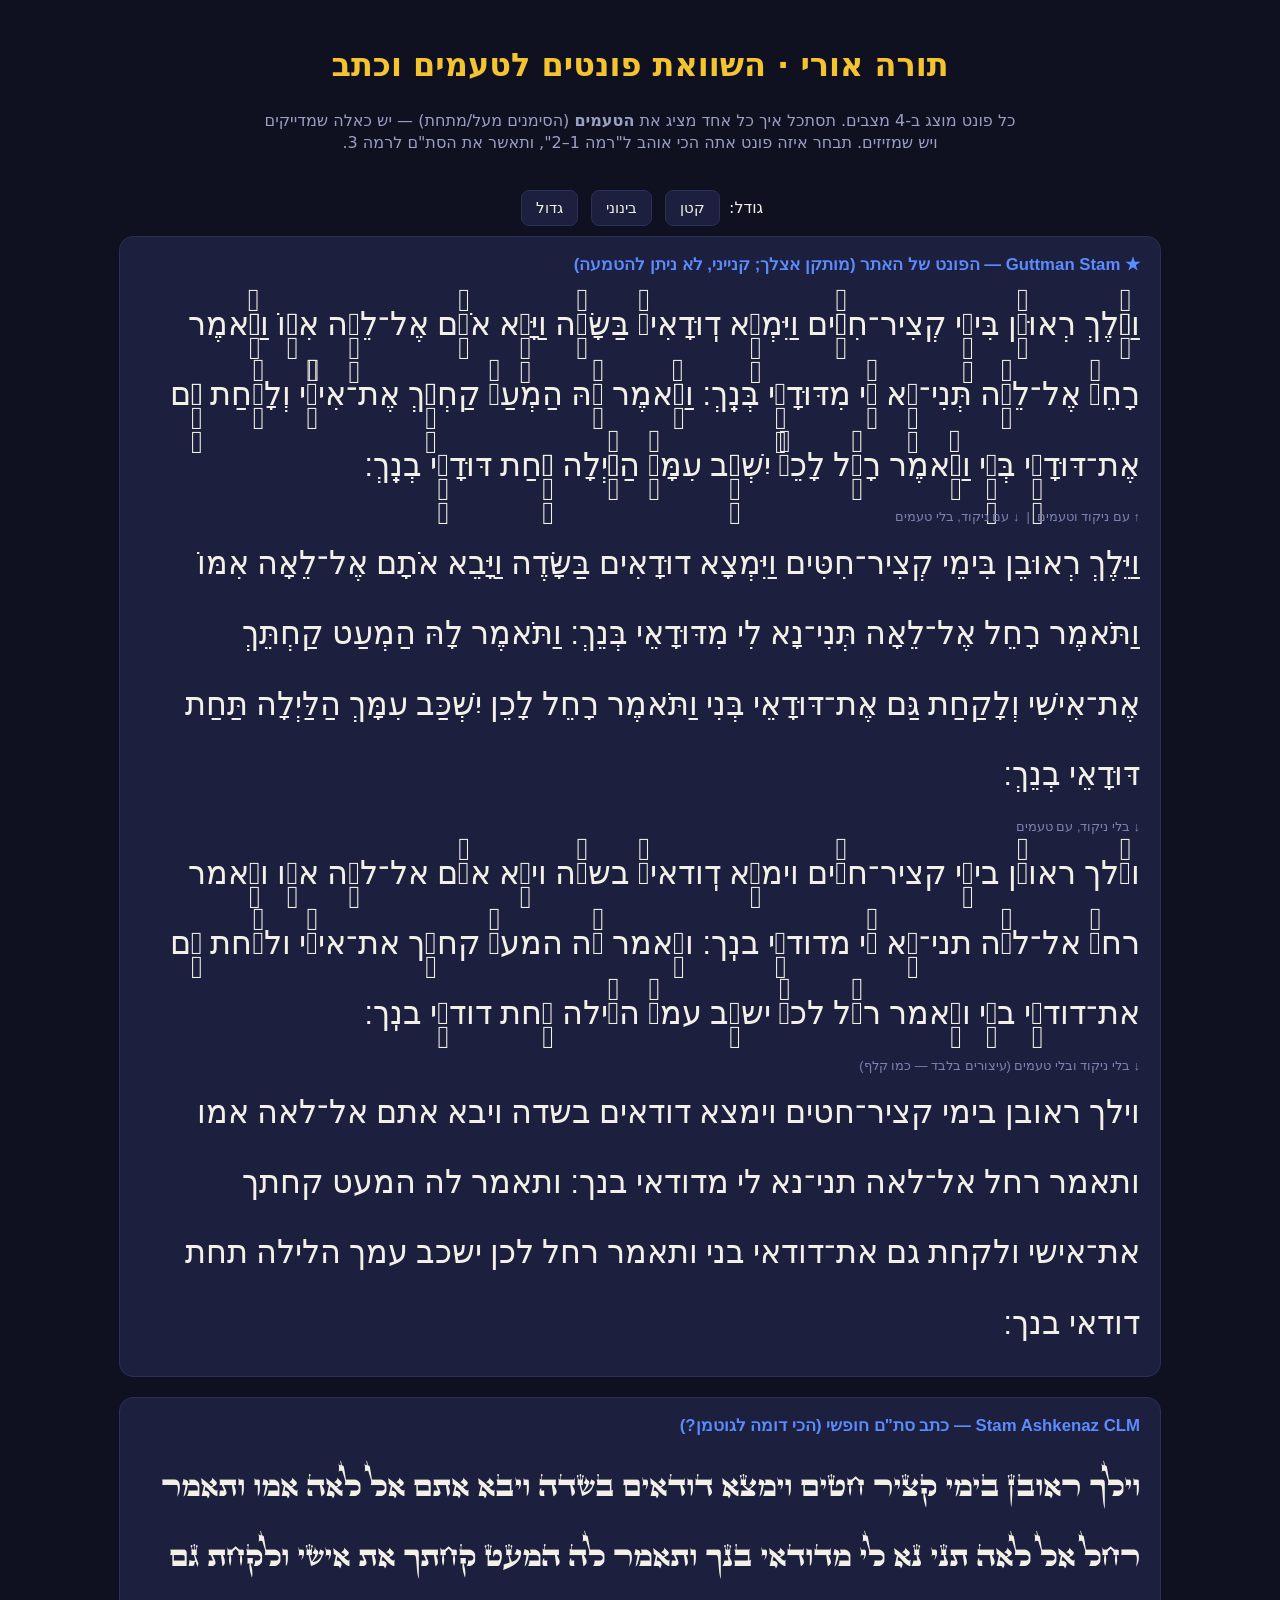
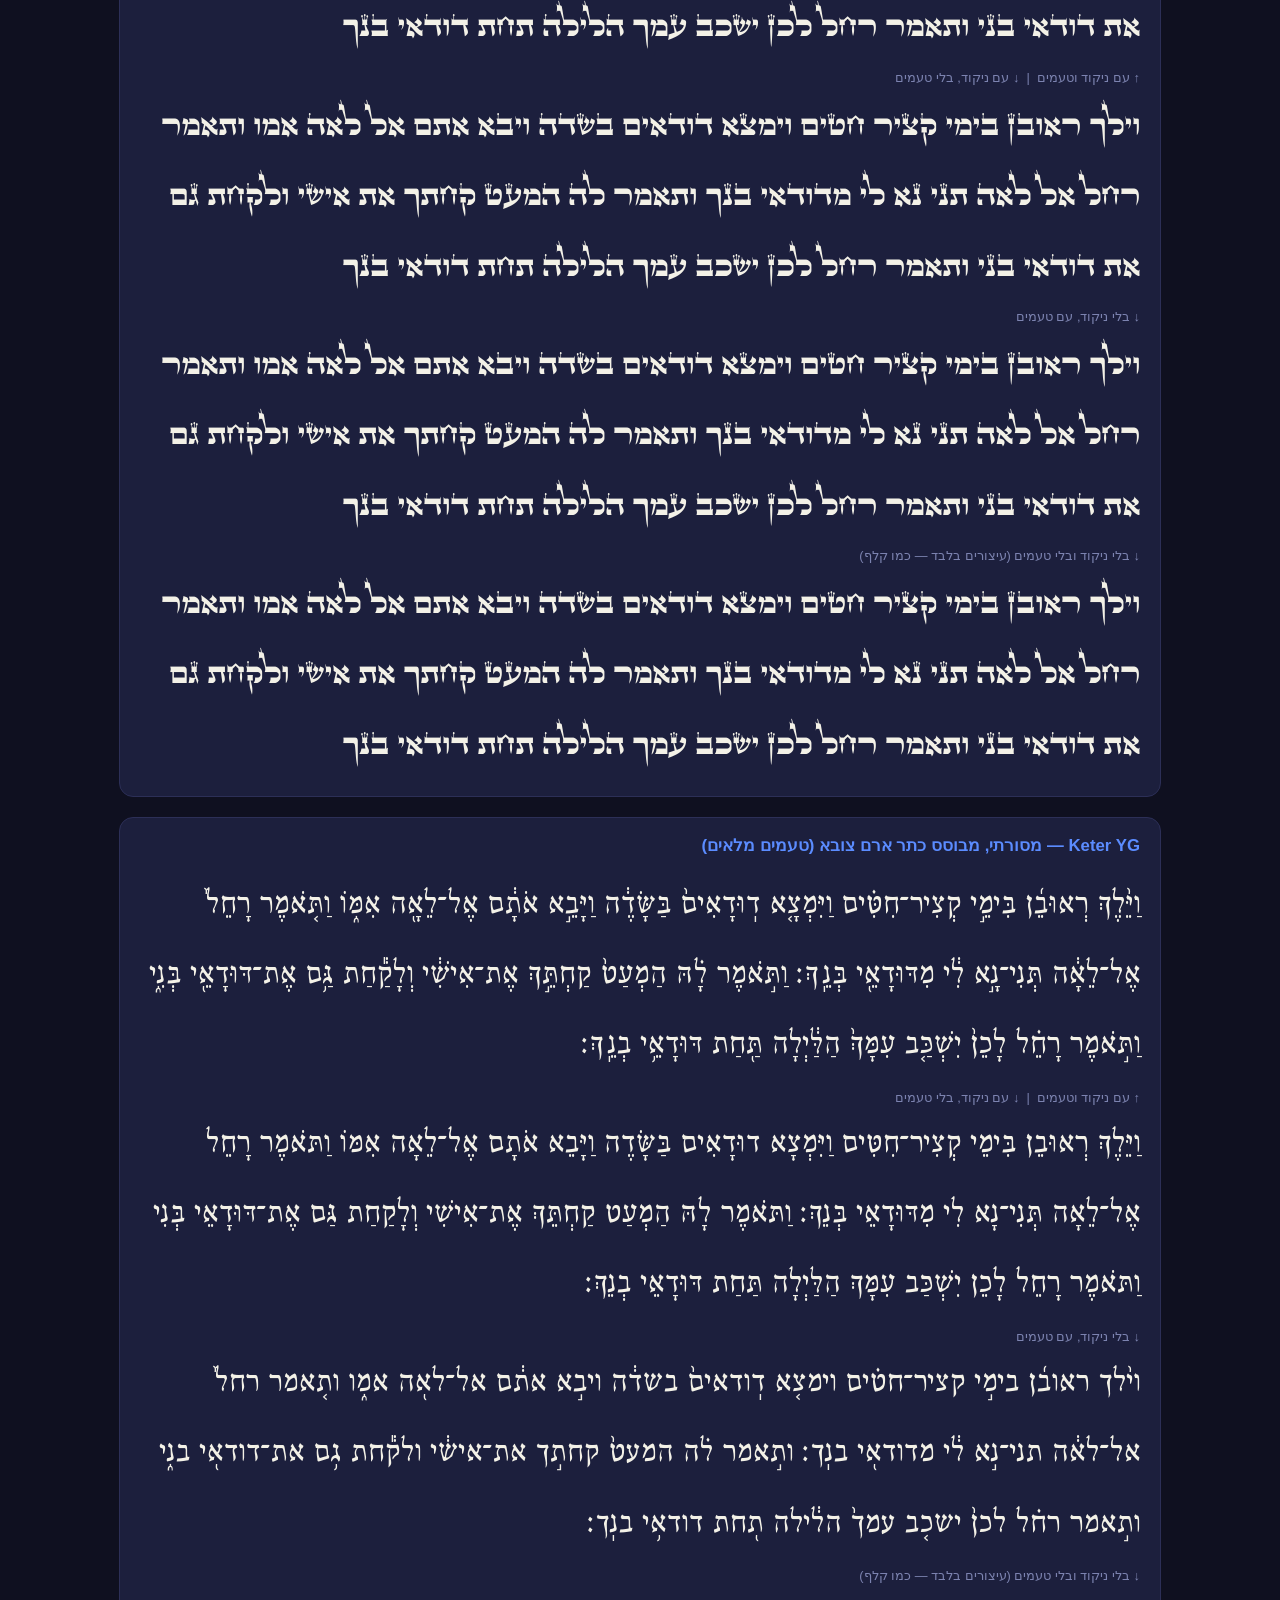
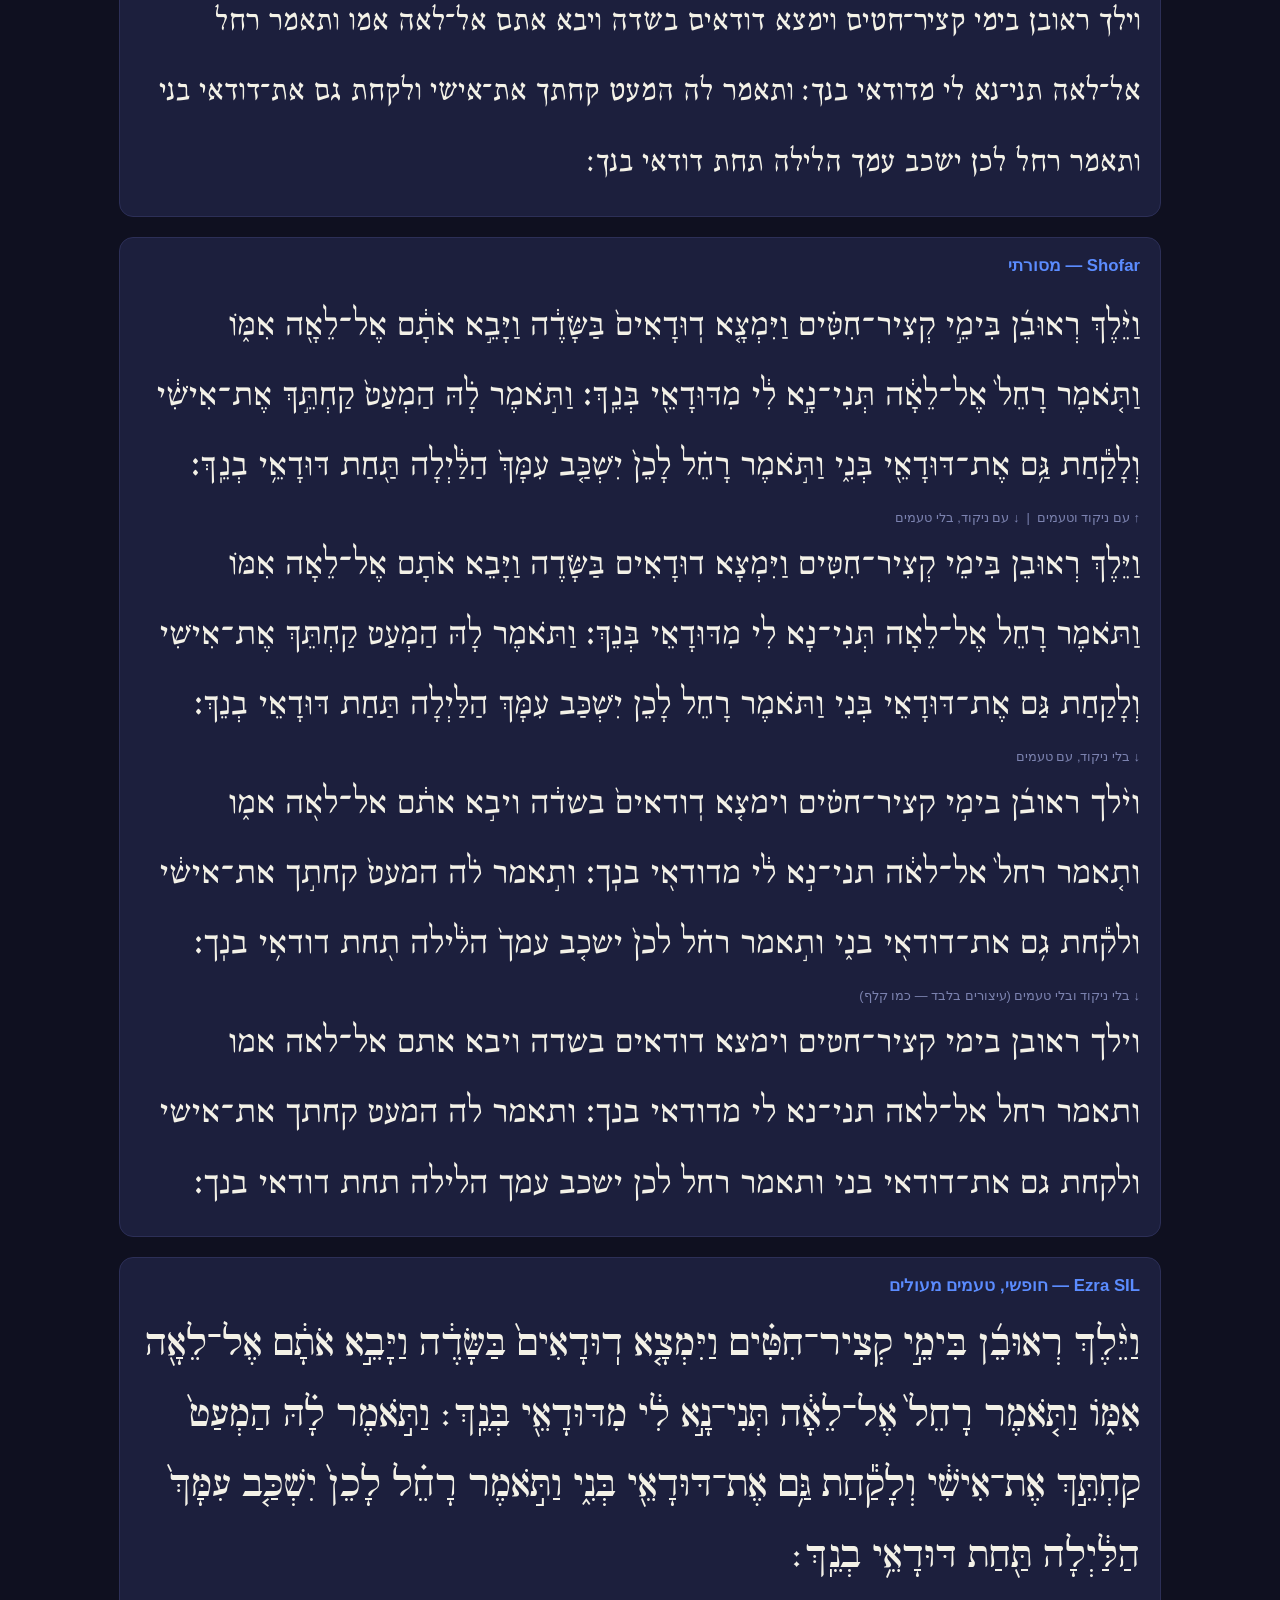
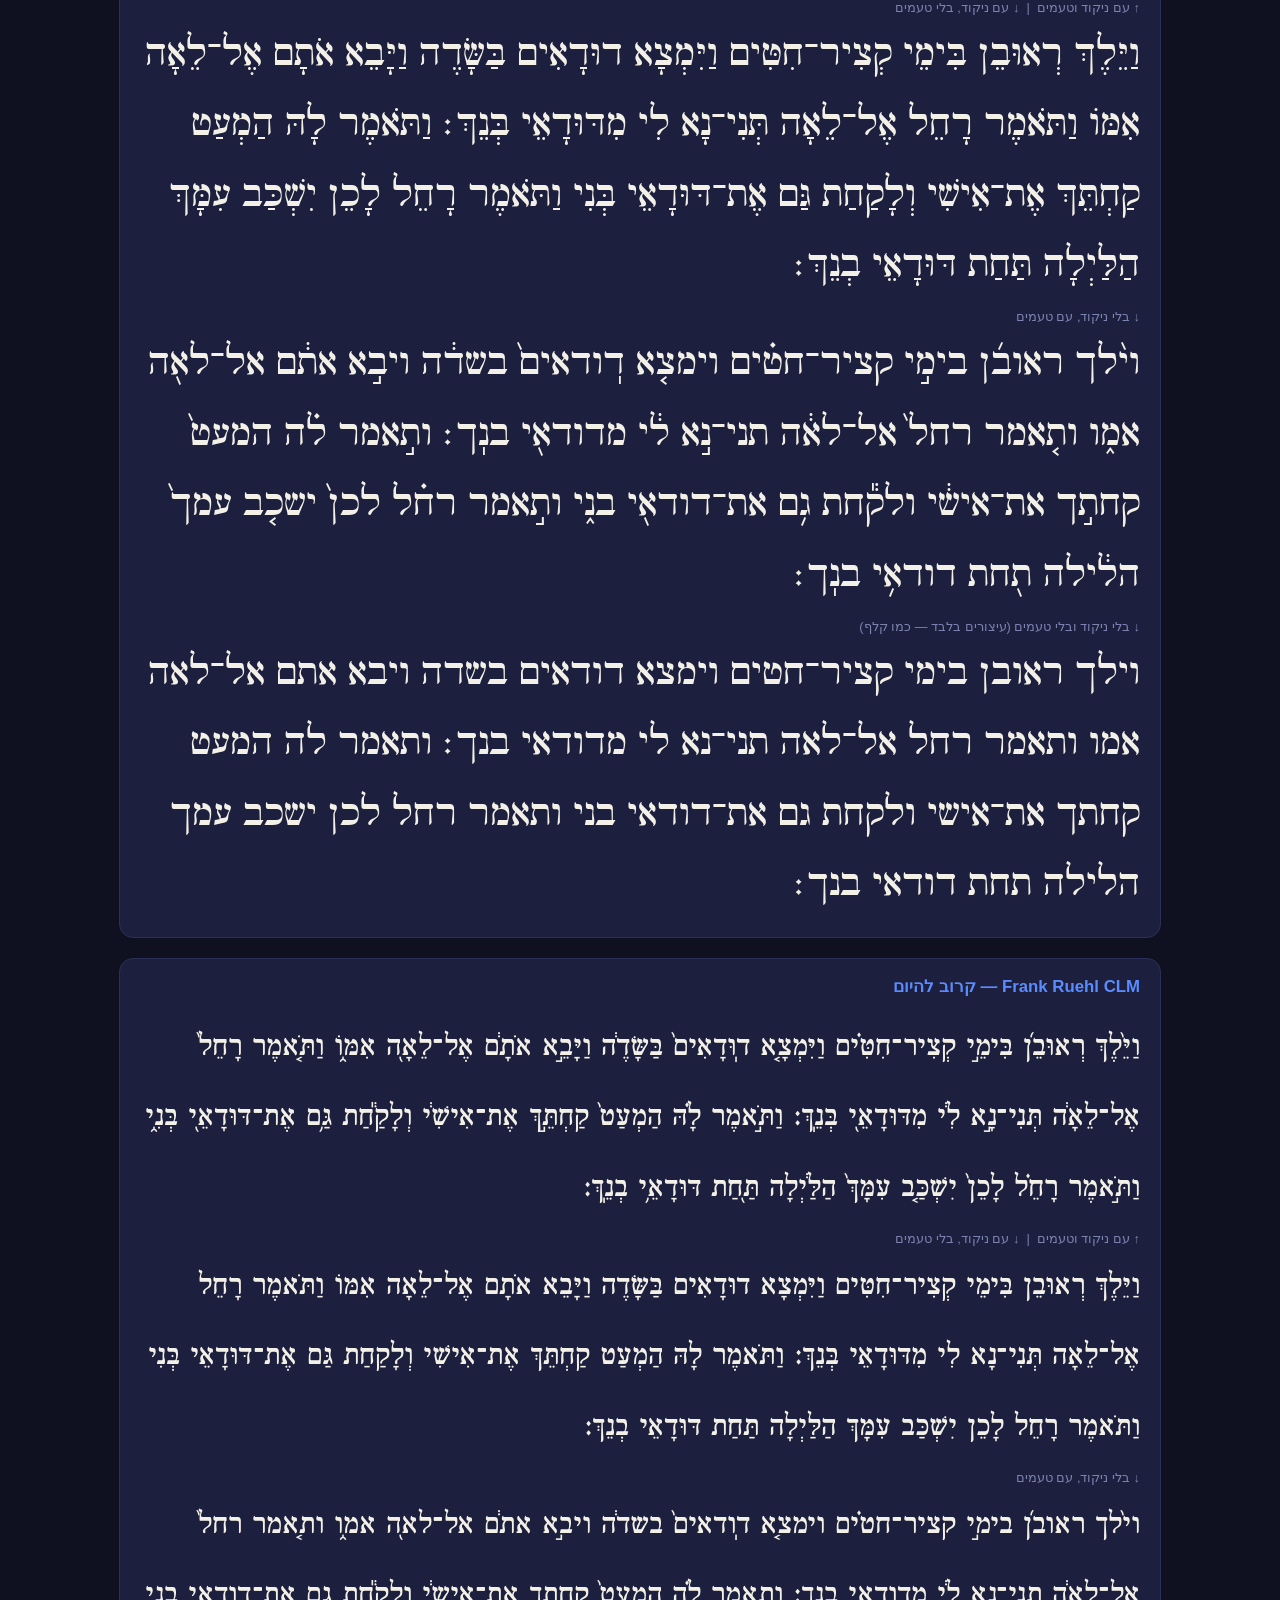
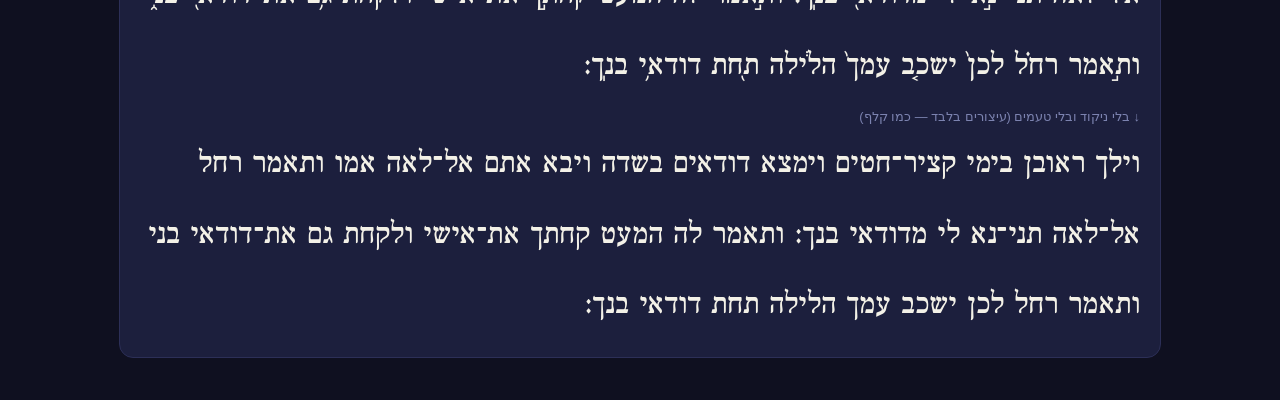
==== commit 2cf52d9e: "Font comparison: lead with Guttman Stam (site's font) vs free candidates" ====
--- a/_fonttest/index.html
+++ b/_fonttest/index.html
@@ -30,27 +30,27 @@
 </div>
 
     <section class="fontblock">
-      <h2>Frank Ruhl Libre (הנוכחי, Google)</h2>
-      <div class="line" style="font-family:'Frank Ruhl Libre',serif" data-mode="full">וַיֵּ֨לֶךְ רְאוּבֵ֜ן בִּימֵ֣י קְצִיר־חִטִּ֗ים וַיִּמְצָ֤א דֽוּדָאִים֙ בַּשָּׂדֶ֔ה וַיָּבֵ֣א אֹתָ֔ם אֶל־לֵאָ֖ה אִמּ֑וֹ וַתֹּ֤אמֶר רָחֵל֙ אֶל־לֵאָ֔ה תְּנִי־נָ֣א לִ֔י מִדּוּדָאֵ֖י בְּנֵֽךְ׃  וַתֹּ֣אמֶר לָ֗הּ הַמְעַט֙ קַחְתֵּ֣ךְ אֶת־אִישִׁ֔י וְלָקַ֕חַת גַּ֥ם אֶת־דּוּדָאֵ֖י בְּנִ֑י וַתֹּ֣אמֶר רָחֵ֗ל לָכֵן֙ יִשְׁכַּ֤ב עִמָּךְ֙ הַלַּ֔יְלָה תַּ֖חַת דּוּדָאֵ֥י בְנֵֽךְ׃</div>
+      <h2>★ Guttman Stam — הפונט של האתר (מותקן אצלך; קנייני, לא ניתן להטמעה)</h2>
+      <div class="line" style="font-family:'Guttman Stam',serif" data-mode="full">וַיֵּ֨לֶךְ רְאוּבֵ֜ן בִּימֵ֣י קְצִיר־חִטִּ֗ים וַיִּמְצָ֤א דֽוּדָאִים֙ בַּשָּׂדֶ֔ה וַיָּבֵ֣א אֹתָ֔ם אֶל־לֵאָ֖ה אִמּ֑וֹ וַתֹּ֤אמֶר רָחֵל֙ אֶל־לֵאָ֔ה תְּנִי־נָ֣א לִ֔י מִדּוּדָאֵ֖י בְּנֵֽךְ׃  וַתֹּ֣אמֶר לָ֗הּ הַמְעַט֙ קַחְתֵּ֣ךְ אֶת־אִישִׁ֔י וְלָקַ֕חַת גַּ֥ם אֶת־דּוּדָאֵ֖י בְּנִ֑י וַתֹּ֣אמֶר רָחֵ֗ל לָכֵן֙ יִשְׁכַּ֤ב עִמָּךְ֙ הַלַּ֔יְלָה תַּ֖חַת דּוּדָאֵ֥י בְנֵֽךְ׃</div>
       <div class="cap">↑ עם ניקוד וטעמים &nbsp;|&nbsp; ↓ עם ניקוד, בלי טעמים</div>
-      <div class="line" style="font-family:'Frank Ruhl Libre',serif" data-mode="nikud">וַיֵּ֨לֶךְ רְאוּבֵ֜ן בִּימֵ֣י קְצִיר־חִטִּ֗ים וַיִּמְצָ֤א דֽוּדָאִים֙ בַּשָּׂדֶ֔ה וַיָּבֵ֣א אֹתָ֔ם אֶל־לֵאָ֖ה אִמּ֑וֹ וַתֹּ֤אמֶר רָחֵל֙ אֶל־לֵאָ֔ה תְּנִי־נָ֣א לִ֔י מִדּוּדָאֵ֖י בְּנֵֽךְ׃  וַתֹּ֣אמֶר לָ֗הּ הַמְעַט֙ קַחְתֵּ֣ךְ אֶת־אִישִׁ֔י וְלָקַ֕חַת גַּ֥ם אֶת־דּוּדָאֵ֖י בְּנִ֑י וַתֹּ֣אמֶר רָחֵ֗ל לָכֵן֙ יִשְׁכַּ֤ב עִמָּךְ֙ הַלַּ֔יְלָה תַּ֖חַת דּוּדָאֵ֥י בְנֵֽךְ׃</div>
+      <div class="line" style="font-family:'Guttman Stam',serif" data-mode="nikud">וַיֵּ֨לֶךְ רְאוּבֵ֜ן בִּימֵ֣י קְצִיר־חִטִּ֗ים וַיִּמְצָ֤א דֽוּדָאִים֙ בַּשָּׂדֶ֔ה וַיָּבֵ֣א אֹתָ֔ם אֶל־לֵאָ֖ה אִמּ֑וֹ וַתֹּ֤אמֶר רָחֵל֙ אֶל־לֵאָ֔ה תְּנִי־נָ֣א לִ֔י מִדּוּדָאֵ֖י בְּנֵֽךְ׃  וַתֹּ֣אמֶר לָ֗הּ הַמְעַט֙ קַחְתֵּ֣ךְ אֶת־אִישִׁ֔י וְלָקַ֕חַת גַּ֥ם אֶת־דּוּדָאֵ֖י בְּנִ֑י וַתֹּ֣אמֶר רָחֵ֗ל לָכֵן֙ יִשְׁכַּ֤ב עִמָּךְ֙ הַלַּ֔יְלָה תַּ֖חַת דּוּדָאֵ֥י בְנֵֽךְ׃</div>
       <div class="cap">↓ בלי ניקוד, עם טעמים</div>
-      <div class="line" style="font-family:'Frank Ruhl Libre',serif" data-mode="taamonly">וַיֵּ֨לֶךְ רְאוּבֵ֜ן בִּימֵ֣י קְצִיר־חִטִּ֗ים וַיִּמְצָ֤א דֽוּדָאִים֙ בַּשָּׂדֶ֔ה וַיָּבֵ֣א אֹתָ֔ם אֶל־לֵאָ֖ה אִמּ֑וֹ וַתֹּ֤אמֶר רָחֵל֙ אֶל־לֵאָ֔ה תְּנִי־נָ֣א לִ֔י מִדּוּדָאֵ֖י בְּנֵֽךְ׃  וַתֹּ֣אמֶר לָ֗הּ הַמְעַט֙ קַחְתֵּ֣ךְ אֶת־אִישִׁ֔י וְלָקַ֕חַת גַּ֥ם אֶת־דּוּדָאֵ֖י בְּנִ֑י וַתֹּ֣אמֶר רָחֵ֗ל לָכֵן֙ יִשְׁכַּ֤ב עִמָּךְ֙ הַלַּ֔יְלָה תַּ֖חַת דּוּדָאֵ֥י בְנֵֽךְ׃</div>
+      <div class="line" style="font-family:'Guttman Stam',serif" data-mode="taamonly">וַיֵּ֨לֶךְ רְאוּבֵ֜ן בִּימֵ֣י קְצִיר־חִטִּ֗ים וַיִּמְצָ֤א דֽוּדָאִים֙ בַּשָּׂדֶ֔ה וַיָּבֵ֣א אֹתָ֔ם אֶל־לֵאָ֖ה אִמּ֑וֹ וַתֹּ֤אמֶר רָחֵל֙ אֶל־לֵאָ֔ה תְּנִי־נָ֣א לִ֔י מִדּוּדָאֵ֖י בְּנֵֽךְ׃  וַתֹּ֣אמֶר לָ֗הּ הַמְעַט֙ קַחְתֵּ֣ךְ אֶת־אִישִׁ֔י וְלָקַ֕חַת גַּ֥ם אֶת־דּוּדָאֵ֖י בְּנִ֑י וַתֹּ֣אמֶר רָחֵ֗ל לָכֵן֙ יִשְׁכַּ֤ב עִמָּךְ֙ הַלַּ֔יְלָה תַּ֖חַת דּוּדָאֵ֥י בְנֵֽךְ׃</div>
       <div class="cap">↓ בלי ניקוד ובלי טעמים (עיצורים בלבד — כמו קלף)</div>
-      <div class="line" style="font-family:'Frank Ruhl Libre',serif" data-mode="cons">וַיֵּ֨לֶךְ רְאוּבֵ֜ן בִּימֵ֣י קְצִיר־חִטִּ֗ים וַיִּמְצָ֤א דֽוּדָאִים֙ בַּשָּׂדֶ֔ה וַיָּבֵ֣א אֹתָ֔ם אֶל־לֵאָ֖ה אִמּ֑וֹ וַתֹּ֤אמֶר רָחֵל֙ אֶל־לֵאָ֔ה תְּנִי־נָ֣א לִ֔י מִדּוּדָאֵ֖י בְּנֵֽךְ׃  וַתֹּ֣אמֶר לָ֗הּ הַמְעַט֙ קַחְתֵּ֣ךְ אֶת־אִישִׁ֔י וְלָקַ֕חַת גַּ֥ם אֶת־דּוּדָאֵ֖י בְּנִ֑י וַתֹּ֣אמֶר רָחֵ֗ל לָכֵן֙ יִשְׁכַּ֤ב עִמָּךְ֙ הַלַּ֔יְלָה תַּ֖חַת דּוּדָאֵ֥י בְנֵֽךְ׃</div>
+      <div class="line" style="font-family:'Guttman Stam',serif" data-mode="cons">וַיֵּ֨לֶךְ רְאוּבֵ֜ן בִּימֵ֣י קְצִיר־חִטִּ֗ים וַיִּמְצָ֤א דֽוּדָאִים֙ בַּשָּׂדֶ֔ה וַיָּבֵ֣א אֹתָ֔ם אֶל־לֵאָ֖ה אִמּ֑וֹ וַתֹּ֤אמֶר רָחֵל֙ אֶל־לֵאָ֔ה תְּנִי־נָ֣א לִ֔י מִדּוּדָאֵ֖י בְּנֵֽךְ׃  וַתֹּ֣אמֶר לָ֗הּ הַמְעַט֙ קַחְתֵּ֣ךְ אֶת־אִישִׁ֔י וְלָקַ֕חַת גַּ֥ם אֶת־דּוּדָאֵ֖י בְּנִ֑י וַתֹּ֣אמֶר רָחֵ֗ל לָכֵן֙ יִשְׁכַּ֤ב עִמָּךְ֙ הַלַּ֔יְלָה תַּ֖חַת דּוּדָאֵ֥י בְנֵֽךְ׃</div>
     </section>
     <section class="fontblock">
-      <h2>Frank Ruehl CLM (Culmus)</h2>
-      <div class="line" style="font-family:FrankRuehlCLM,serif" data-mode="full">וַיֵּ֨לֶךְ רְאוּבֵ֜ן בִּימֵ֣י קְצִיר־חִטִּ֗ים וַיִּמְצָ֤א דֽוּדָאִים֙ בַּשָּׂדֶ֔ה וַיָּבֵ֣א אֹתָ֔ם אֶל־לֵאָ֖ה אִמּ֑וֹ וַתֹּ֤אמֶר רָחֵל֙ אֶל־לֵאָ֔ה תְּנִי־נָ֣א לִ֔י מִדּוּדָאֵ֖י בְּנֵֽךְ׃  וַתֹּ֣אמֶר לָ֗הּ הַמְעַט֙ קַחְתֵּ֣ךְ אֶת־אִישִׁ֔י וְלָקַ֕חַת גַּ֥ם אֶת־דּוּדָאֵ֖י בְּנִ֑י וַתֹּ֣אמֶר רָחֵ֗ל לָכֵן֙ יִשְׁכַּ֤ב עִמָּךְ֙ הַלַּ֔יְלָה תַּ֖חַת דּוּדָאֵ֥י בְנֵֽךְ׃</div>
+      <h2>Stam Ashkenaz CLM — כתב סת"ם חופשי (הכי דומה לגוטמן?)</h2>
+      <div class="line" style="font-family:StamAshkenaz,serif" data-mode="full">וַיֵּ֨לֶךְ רְאוּבֵ֜ן בִּימֵ֣י קְצִיר־חִטִּ֗ים וַיִּמְצָ֤א דֽוּדָאִים֙ בַּשָּׂדֶ֔ה וַיָּבֵ֣א אֹתָ֔ם אֶל־לֵאָ֖ה אִמּ֑וֹ וַתֹּ֤אמֶר רָחֵל֙ אֶל־לֵאָ֔ה תְּנִי־נָ֣א לִ֔י מִדּוּדָאֵ֖י בְּנֵֽךְ׃  וַתֹּ֣אמֶר לָ֗הּ הַמְעַט֙ קַחְתֵּ֣ךְ אֶת־אִישִׁ֔י וְלָקַ֕חַת גַּ֥ם אֶת־דּוּדָאֵ֖י בְּנִ֑י וַתֹּ֣אמֶר רָחֵ֗ל לָכֵן֙ יִשְׁכַּ֤ב עִמָּךְ֙ הַלַּ֔יְלָה תַּ֖חַת דּוּדָאֵ֥י בְנֵֽךְ׃</div>
       <div class="cap">↑ עם ניקוד וטעמים &nbsp;|&nbsp; ↓ עם ניקוד, בלי טעמים</div>
-      <div class="line" style="font-family:FrankRuehlCLM,serif" data-mode="nikud">וַיֵּ֨לֶךְ רְאוּבֵ֜ן בִּימֵ֣י קְצִיר־חִטִּ֗ים וַיִּמְצָ֤א דֽוּדָאִים֙ בַּשָּׂדֶ֔ה וַיָּבֵ֣א אֹתָ֔ם אֶל־לֵאָ֖ה אִמּ֑וֹ וַתֹּ֤אמֶר רָחֵל֙ אֶל־לֵאָ֔ה תְּנִי־נָ֣א לִ֔י מִדּוּדָאֵ֖י בְּנֵֽךְ׃  וַתֹּ֣אמֶר לָ֗הּ הַמְעַט֙ קַחְתֵּ֣ךְ אֶת־אִישִׁ֔י וְלָקַ֕חַת גַּ֥ם אֶת־דּוּדָאֵ֖י בְּנִ֑י וַתֹּ֣אמֶר רָחֵ֗ל לָכֵן֙ יִשְׁכַּ֤ב עִמָּךְ֙ הַלַּ֔יְלָה תַּ֖חַת דּוּדָאֵ֥י בְנֵֽךְ׃</div>
+      <div class="line" style="font-family:StamAshkenaz,serif" data-mode="nikud">וַיֵּ֨לֶךְ רְאוּבֵ֜ן בִּימֵ֣י קְצִיר־חִטִּ֗ים וַיִּמְצָ֤א דֽוּדָאִים֙ בַּשָּׂדֶ֔ה וַיָּבֵ֣א אֹתָ֔ם אֶל־לֵאָ֖ה אִמּ֑וֹ וַתֹּ֤אמֶר רָחֵל֙ אֶל־לֵאָ֔ה תְּנִי־נָ֣א לִ֔י מִדּוּדָאֵ֖י בְּנֵֽךְ׃  וַתֹּ֣אמֶר לָ֗הּ הַמְעַט֙ קַחְתֵּ֣ךְ אֶת־אִישִׁ֔י וְלָקַ֕חַת גַּ֥ם אֶת־דּוּדָאֵ֖י בְּנִ֑י וַתֹּ֣אמֶר רָחֵ֗ל לָכֵן֙ יִשְׁכַּ֤ב עִמָּךְ֙ הַלַּ֔יְלָה תַּ֖חַת דּוּדָאֵ֥י בְנֵֽךְ׃</div>
       <div class="cap">↓ בלי ניקוד, עם טעמים</div>
-      <div class="line" style="font-family:FrankRuehlCLM,serif" data-mode="taamonly">וַיֵּ֨לֶךְ רְאוּבֵ֜ן בִּימֵ֣י קְצִיר־חִטִּ֗ים וַיִּמְצָ֤א דֽוּדָאִים֙ בַּשָּׂדֶ֔ה וַיָּבֵ֣א אֹתָ֔ם אֶל־לֵאָ֖ה אִמּ֑וֹ וַתֹּ֤אמֶר רָחֵל֙ אֶל־לֵאָ֔ה תְּנִי־נָ֣א לִ֔י מִדּוּדָאֵ֖י בְּנֵֽךְ׃  וַתֹּ֣אמֶר לָ֗הּ הַמְעַט֙ קַחְתֵּ֣ךְ אֶת־אִישִׁ֔י וְלָקַ֕חַת גַּ֥ם אֶת־דּוּדָאֵ֖י בְּנִ֑י וַתֹּ֣אמֶר רָחֵ֗ל לָכֵן֙ יִשְׁכַּ֤ב עִמָּךְ֙ הַלַּ֔יְלָה תַּ֖חַת דּוּדָאֵ֥י בְנֵֽךְ׃</div>
+      <div class="line" style="font-family:StamAshkenaz,serif" data-mode="taamonly">וַיֵּ֨לֶךְ רְאוּבֵ֜ן בִּימֵ֣י קְצִיר־חִטִּ֗ים וַיִּמְצָ֤א דֽוּדָאִים֙ בַּשָּׂדֶ֔ה וַיָּבֵ֣א אֹתָ֔ם אֶל־לֵאָ֖ה אִמּ֑וֹ וַתֹּ֤אמֶר רָחֵל֙ אֶל־לֵאָ֔ה תְּנִי־נָ֣א לִ֔י מִדּוּדָאֵ֖י בְּנֵֽךְ׃  וַתֹּ֣אמֶר לָ֗הּ הַמְעַט֙ קַחְתֵּ֣ךְ אֶת־אִישִׁ֔י וְלָקַ֕חַת גַּ֥ם אֶת־דּוּדָאֵ֖י בְּנִ֑י וַתֹּ֣אמֶר רָחֵ֗ל לָכֵן֙ יִשְׁכַּ֤ב עִמָּךְ֙ הַלַּ֔יְלָה תַּ֖חַת דּוּדָאֵ֥י בְנֵֽךְ׃</div>
       <div class="cap">↓ בלי ניקוד ובלי טעמים (עיצורים בלבד — כמו קלף)</div>
-      <div class="line" style="font-family:FrankRuehlCLM,serif" data-mode="cons">וַיֵּ֨לֶךְ רְאוּבֵ֜ן בִּימֵ֣י קְצִיר־חִטִּ֗ים וַיִּמְצָ֤א דֽוּדָאִים֙ בַּשָּׂדֶ֔ה וַיָּבֵ֣א אֹתָ֔ם אֶל־לֵאָ֖ה אִמּ֑וֹ וַתֹּ֤אמֶר רָחֵל֙ אֶל־לֵאָ֔ה תְּנִי־נָ֣א לִ֔י מִדּוּדָאֵ֖י בְּנֵֽךְ׃  וַתֹּ֣אמֶר לָ֗הּ הַמְעַט֙ קַחְתֵּ֣ךְ אֶת־אִישִׁ֔י וְלָקַ֕חַת גַּ֥ם אֶת־דּוּדָאֵ֖י בְּנִ֑י וַתֹּ֣אמֶר רָחֵ֗ל לָכֵן֙ יִשְׁכַּ֤ב עִמָּךְ֙ הַלַּ֔יְלָה תַּ֖חַת דּוּדָאֵ֥י בְנֵֽךְ׃</div>
+      <div class="line" style="font-family:StamAshkenaz,serif" data-mode="cons">וַיֵּ֨לֶךְ רְאוּבֵ֜ן בִּימֵ֣י קְצִיר־חִטִּ֗ים וַיִּמְצָ֤א דֽוּדָאִים֙ בַּשָּׂדֶ֔ה וַיָּבֵ֣א אֹתָ֔ם אֶל־לֵאָ֖ה אִמּ֑וֹ וַתֹּ֤אמֶר רָחֵל֙ אֶל־לֵאָ֔ה תְּנִי־נָ֣א לִ֔י מִדּוּדָאֵ֖י בְּנֵֽךְ׃  וַתֹּ֣אמֶר לָ֗הּ הַמְעַט֙ קַחְתֵּ֣ךְ אֶת־אִישִׁ֔י וְלָקַ֕חַת גַּ֥ם אֶת־דּוּדָאֵ֖י בְּנִ֑י וַתֹּ֣אמֶר רָחֵ֗ל לָכֵן֙ יִשְׁכַּ֤ב עִמָּךְ֙ הַלַּ֔יְלָה תַּ֖חַת דּוּדָאֵ֥י בְנֵֽךְ׃</div>
     </section>
     <section class="fontblock">
-      <h2>Keter YG (מסורתי, מבוסס כתר ארם צובא)</h2>
+      <h2>Keter YG — מסורתי, מבוסס כתר ארם צובא (טעמים מלאים)</h2>
       <div class="line" style="font-family:KeterYG,serif" data-mode="full">וַיֵּ֨לֶךְ רְאוּבֵ֜ן בִּימֵ֣י קְצִיר־חִטִּ֗ים וַיִּמְצָ֤א דֽוּדָאִים֙ בַּשָּׂדֶ֔ה וַיָּבֵ֣א אֹתָ֔ם אֶל־לֵאָ֖ה אִמּ֑וֹ וַתֹּ֤אמֶר רָחֵל֙ אֶל־לֵאָ֔ה תְּנִי־נָ֣א לִ֔י מִדּוּדָאֵ֖י בְּנֵֽךְ׃  וַתֹּ֣אמֶר לָ֗הּ הַמְעַט֙ קַחְתֵּ֣ךְ אֶת־אִישִׁ֔י וְלָקַ֕חַת גַּ֥ם אֶת־דּוּדָאֵ֖י בְּנִ֑י וַתֹּ֣אמֶר רָחֵ֗ל לָכֵן֙ יִשְׁכַּ֤ב עִמָּךְ֙ הַלַּ֔יְלָה תַּ֖חַת דּוּדָאֵ֥י בְנֵֽךְ׃</div>
       <div class="cap">↑ עם ניקוד וטעמים &nbsp;|&nbsp; ↓ עם ניקוד, בלי טעמים</div>
       <div class="line" style="font-family:KeterYG,serif" data-mode="nikud">וַיֵּ֨לֶךְ רְאוּבֵ֜ן בִּימֵ֣י קְצִיר־חִטִּ֗ים וַיִּמְצָ֤א דֽוּדָאִים֙ בַּשָּׂדֶ֔ה וַיָּבֵ֣א אֹתָ֔ם אֶל־לֵאָ֖ה אִמּ֑וֹ וַתֹּ֤אמֶר רָחֵל֙ אֶל־לֵאָ֔ה תְּנִי־נָ֣א לִ֔י מִדּוּדָאֵ֖י בְּנֵֽךְ׃  וַתֹּ֣אמֶר לָ֗הּ הַמְעַט֙ קַחְתֵּ֣ךְ אֶת־אִישִׁ֔י וְלָקַ֕חַת גַּ֥ם אֶת־דּוּדָאֵ֖י בְּנִ֑י וַתֹּ֣אמֶר רָחֵ֗ל לָכֵן֙ יִשְׁכַּ֤ב עִמָּךְ֙ הַלַּ֔יְלָה תַּ֖חַת דּוּדָאֵ֥י בְנֵֽךְ׃</div>
@@ -60,7 +60,17 @@
       <div class="line" style="font-family:KeterYG,serif" data-mode="cons">וַיֵּ֨לֶךְ רְאוּבֵ֜ן בִּימֵ֣י קְצִיר־חִטִּ֗ים וַיִּמְצָ֤א דֽוּדָאִים֙ בַּשָּׂדֶ֔ה וַיָּבֵ֣א אֹתָ֔ם אֶל־לֵאָ֖ה אִמּ֑וֹ וַתֹּ֤אמֶר רָחֵל֙ אֶל־לֵאָ֔ה תְּנִי־נָ֣א לִ֔י מִדּוּדָאֵ֖י בְּנֵֽךְ׃  וַתֹּ֣אמֶר לָ֗הּ הַמְעַט֙ קַחְתֵּ֣ךְ אֶת־אִישִׁ֔י וְלָקַ֕חַת גַּ֥ם אֶת־דּוּדָאֵ֖י בְּנִ֑י וַתֹּ֣אמֶר רָחֵ֗ל לָכֵן֙ יִשְׁכַּ֤ב עִמָּךְ֙ הַלַּ֔יְלָה תַּ֖חַת דּוּדָאֵ֥י בְנֵֽךְ׃</div>
     </section>
     <section class="fontblock">
-      <h2>Ezra SIL (אקדמי)</h2>
+      <h2>Shofar — מסורתי</h2>
+      <div class="line" style="font-family:Shofar,serif" data-mode="full">וַיֵּ֨לֶךְ רְאוּבֵ֜ן בִּימֵ֣י קְצִיר־חִטִּ֗ים וַיִּמְצָ֤א דֽוּדָאִים֙ בַּשָּׂדֶ֔ה וַיָּבֵ֣א אֹתָ֔ם אֶל־לֵאָ֖ה אִמּ֑וֹ וַתֹּ֤אמֶר רָחֵל֙ אֶל־לֵאָ֔ה תְּנִי־נָ֣א לִ֔י מִדּוּדָאֵ֖י בְּנֵֽךְ׃  וַתֹּ֣אמֶר לָ֗הּ הַמְעַט֙ קַחְתֵּ֣ךְ אֶת־אִישִׁ֔י וְלָקַ֕חַת גַּ֥ם אֶת־דּוּדָאֵ֖י בְּנִ֑י וַתֹּ֣אמֶר רָחֵ֗ל לָכֵן֙ יִשְׁכַּ֤ב עִמָּךְ֙ הַלַּ֔יְלָה תַּ֖חַת דּוּדָאֵ֥י בְנֵֽךְ׃</div>
+      <div class="cap">↑ עם ניקוד וטעמים &nbsp;|&nbsp; ↓ עם ניקוד, בלי טעמים</div>
+      <div class="line" style="font-family:Shofar,serif" data-mode="nikud">וַיֵּ֨לֶךְ רְאוּבֵ֜ן בִּימֵ֣י קְצִיר־חִטִּ֗ים וַיִּמְצָ֤א דֽוּדָאִים֙ בַּשָּׂדֶ֔ה וַיָּבֵ֣א אֹתָ֔ם אֶל־לֵאָ֖ה אִמּ֑וֹ וַתֹּ֤אמֶר רָחֵל֙ אֶל־לֵאָ֔ה תְּנִי־נָ֣א לִ֔י מִדּוּדָאֵ֖י בְּנֵֽךְ׃  וַתֹּ֣אמֶר לָ֗הּ הַמְעַט֙ קַחְתֵּ֣ךְ אֶת־אִישִׁ֔י וְלָקַ֕חַת גַּ֥ם אֶת־דּוּדָאֵ֖י בְּנִ֑י וַתֹּ֣אמֶר רָחֵ֗ל לָכֵן֙ יִשְׁכַּ֤ב עִמָּךְ֙ הַלַּ֔יְלָה תַּ֖חַת דּוּדָאֵ֥י בְנֵֽךְ׃</div>
+      <div class="cap">↓ בלי ניקוד, עם טעמים</div>
+      <div class="line" style="font-family:Shofar,serif" data-mode="taamonly">וַיֵּ֨לֶךְ רְאוּבֵ֜ן בִּימֵ֣י קְצִיר־חִטִּ֗ים וַיִּמְצָ֤א דֽוּדָאִים֙ בַּשָּׂדֶ֔ה וַיָּבֵ֣א אֹתָ֔ם אֶל־לֵאָ֖ה אִמּ֑וֹ וַתֹּ֤אמֶר רָחֵל֙ אֶל־לֵאָ֔ה תְּנִי־נָ֣א לִ֔י מִדּוּדָאֵ֖י בְּנֵֽךְ׃  וַתֹּ֣אמֶר לָ֗הּ הַמְעַט֙ קַחְתֵּ֣ךְ אֶת־אִישִׁ֔י וְלָקַ֕חַת גַּ֥ם אֶת־דּוּדָאֵ֖י בְּנִ֑י וַתֹּ֣אמֶר רָחֵ֗ל לָכֵן֙ יִשְׁכַּ֤ב עִמָּךְ֙ הַלַּ֔יְלָה תַּ֖חַת דּוּדָאֵ֥י בְנֵֽךְ׃</div>
+      <div class="cap">↓ בלי ניקוד ובלי טעמים (עיצורים בלבד — כמו קלף)</div>
+      <div class="line" style="font-family:Shofar,serif" data-mode="cons">וַיֵּ֨לֶךְ רְאוּבֵ֜ן בִּימֵ֣י קְצִיר־חִטִּ֗ים וַיִּמְצָ֤א דֽוּדָאִים֙ בַּשָּׂדֶ֔ה וַיָּבֵ֣א אֹתָ֔ם אֶל־לֵאָ֖ה אִמּ֑וֹ וַתֹּ֤אמֶר רָחֵל֙ אֶל־לֵאָ֔ה תְּנִי־נָ֣א לִ֔י מִדּוּדָאֵ֖י בְּנֵֽךְ׃  וַתֹּ֣אמֶר לָ֗הּ הַמְעַט֙ קַחְתֵּ֣ךְ אֶת־אִישִׁ֔י וְלָקַ֕חַת גַּ֥ם אֶת־דּוּדָאֵ֖י בְּנִ֑י וַתֹּ֣אמֶר רָחֵ֗ל לָכֵן֙ יִשְׁכַּ֤ב עִמָּךְ֙ הַלַּ֔יְלָה תַּ֖חַת דּוּדָאֵ֥י בְנֵֽךְ׃</div>
+    </section>
+    <section class="fontblock">
+      <h2>Ezra SIL — חופשי, טעמים מעולים</h2>
       <div class="line" style="font-family:EzraSIL,serif" data-mode="full">וַיֵּ֨לֶךְ רְאוּבֵ֜ן בִּימֵ֣י קְצִיר־חִטִּ֗ים וַיִּמְצָ֤א דֽוּדָאִים֙ בַּשָּׂדֶ֔ה וַיָּבֵ֣א אֹתָ֔ם אֶל־לֵאָ֖ה אִמּ֑וֹ וַתֹּ֤אמֶר רָחֵל֙ אֶל־לֵאָ֔ה תְּנִי־נָ֣א לִ֔י מִדּוּדָאֵ֖י בְּנֵֽךְ׃  וַתֹּ֣אמֶר לָ֗הּ הַמְעַט֙ קַחְתֵּ֣ךְ אֶת־אִישִׁ֔י וְלָקַ֕חַת גַּ֥ם אֶת־דּוּדָאֵ֖י בְּנִ֑י וַתֹּ֣אמֶר רָחֵ֗ל לָכֵן֙ יִשְׁכַּ֤ב עִמָּךְ֙ הַלַּ֔יְלָה תַּ֖חַת דּוּדָאֵ֥י בְנֵֽךְ׃</div>
       <div class="cap">↑ עם ניקוד וטעמים &nbsp;|&nbsp; ↓ עם ניקוד, בלי טעמים</div>
       <div class="line" style="font-family:EzraSIL,serif" data-mode="nikud">וַיֵּ֨לֶךְ רְאוּבֵ֜ן בִּימֵ֣י קְצִיר־חִטִּ֗ים וַיִּמְצָ֤א דֽוּדָאִים֙ בַּשָּׂדֶ֔ה וַיָּבֵ֣א אֹתָ֔ם אֶל־לֵאָ֖ה אִמּ֑וֹ וַתֹּ֤אמֶר רָחֵל֙ אֶל־לֵאָ֔ה תְּנִי־נָ֣א לִ֔י מִדּוּדָאֵ֖י בְּנֵֽךְ׃  וַתֹּ֣אמֶר לָ֗הּ הַמְעַט֙ קַחְתֵּ֣ךְ אֶת־אִישִׁ֔י וְלָקַ֕חַת גַּ֥ם אֶת־דּוּדָאֵ֖י בְּנִ֑י וַתֹּ֣אמֶר רָחֵ֗ל לָכֵן֙ יִשְׁכַּ֤ב עִמָּךְ֙ הַלַּ֔יְלָה תַּ֖חַת דּוּדָאֵ֥י בְנֵֽךְ׃</div>
@@ -70,34 +80,14 @@
       <div class="line" style="font-family:EzraSIL,serif" data-mode="cons">וַיֵּ֨לֶךְ רְאוּבֵ֜ן בִּימֵ֣י קְצִיר־חִטִּ֗ים וַיִּמְצָ֤א דֽוּדָאִים֙ בַּשָּׂדֶ֔ה וַיָּבֵ֣א אֹתָ֔ם אֶל־לֵאָ֖ה אִמּ֑וֹ וַתֹּ֤אמֶר רָחֵל֙ אֶל־לֵאָ֔ה תְּנִי־נָ֣א לִ֔י מִדּוּדָאֵ֖י בְּנֵֽךְ׃  וַתֹּ֣אמֶר לָ֗הּ הַמְעַט֙ קַחְתֵּ֣ךְ אֶת־אִישִׁ֔י וְלָקַ֕חַת גַּ֥ם אֶת־דּוּדָאֵ֖י בְּנִ֑י וַתֹּ֣אמֶר רָחֵ֗ל לָכֵן֙ יִשְׁכַּ֤ב עִמָּךְ֙ הַלַּ֔יְלָה תַּ֖חַת דּוּדָאֵ֥י בְנֵֽךְ׃</div>
     </section>
     <section class="fontblock">
-      <h2>Shofar</h2>
-      <div class="line" style="font-family:Shofar,serif" data-mode="full">וַיֵּ֨לֶךְ רְאוּבֵ֜ן בִּימֵ֣י קְצִיר־חִטִּ֗ים וַיִּמְצָ֤א דֽוּדָאִים֙ בַּשָּׂדֶ֔ה וַיָּבֵ֣א אֹתָ֔ם אֶל־לֵאָ֖ה אִמּ֑וֹ וַתֹּ֤אמֶר רָחֵל֙ אֶל־לֵאָ֔ה תְּנִי־נָ֣א לִ֔י מִדּוּדָאֵ֖י בְּנֵֽךְ׃  וַתֹּ֣אמֶר לָ֗הּ הַמְעַט֙ קַחְתֵּ֣ךְ אֶת־אִישִׁ֔י וְלָקַ֕חַת גַּ֥ם אֶת־דּוּדָאֵ֖י בְּנִ֑י וַתֹּ֣אמֶר רָחֵ֗ל לָכֵן֙ יִשְׁכַּ֤ב עִמָּךְ֙ הַלַּ֔יְלָה תַּ֖חַת דּוּדָאֵ֥י בְנֵֽךְ׃</div>
+      <h2>Frank Ruehl CLM — קרוב להיום</h2>
+      <div class="line" style="font-family:FrankRuehlCLM,serif" data-mode="full">וַיֵּ֨לֶךְ רְאוּבֵ֜ן בִּימֵ֣י קְצִיר־חִטִּ֗ים וַיִּמְצָ֤א דֽוּדָאִים֙ בַּשָּׂדֶ֔ה וַיָּבֵ֣א אֹתָ֔ם אֶל־לֵאָ֖ה אִמּ֑וֹ וַתֹּ֤אמֶר רָחֵל֙ אֶל־לֵאָ֔ה תְּנִי־נָ֣א לִ֔י מִדּוּדָאֵ֖י בְּנֵֽךְ׃  וַתֹּ֣אמֶר לָ֗הּ הַמְעַט֙ קַחְתֵּ֣ךְ אֶת־אִישִׁ֔י וְלָקַ֕חַת גַּ֥ם אֶת־דּוּדָאֵ֖י בְּנִ֑י וַתֹּ֣אמֶר רָחֵ֗ל לָכֵן֙ יִשְׁכַּ֤ב עִמָּךְ֙ הַלַּ֔יְלָה תַּ֖חַת דּוּדָאֵ֥י בְנֵֽךְ׃</div>
       <div class="cap">↑ עם ניקוד וטעמים &nbsp;|&nbsp; ↓ עם ניקוד, בלי טעמים</div>
-      <div class="line" style="font-family:Shofar,serif" data-mode="nikud">וַיֵּ֨לֶךְ רְאוּבֵ֜ן בִּימֵ֣י קְצִיר־חִטִּ֗ים וַיִּמְצָ֤א דֽוּדָאִים֙ בַּשָּׂדֶ֔ה וַיָּבֵ֣א אֹתָ֔ם אֶל־לֵאָ֖ה אִמּ֑וֹ וַתֹּ֤אמֶר רָחֵל֙ אֶל־לֵאָ֔ה תְּנִי־נָ֣א לִ֔י מִדּוּדָאֵ֖י בְּנֵֽךְ׃  וַתֹּ֣אמֶר לָ֗הּ הַמְעַט֙ קַחְתֵּ֣ךְ אֶת־אִישִׁ֔י וְלָקַ֕חַת גַּ֥ם אֶת־דּוּדָאֵ֖י בְּנִ֑י וַתֹּ֣אמֶר רָחֵ֗ל לָכֵן֙ יִשְׁכַּ֤ב עִמָּךְ֙ הַלַּ֔יְלָה תַּ֖חַת דּוּדָאֵ֥י בְנֵֽךְ׃</div>
+      <div class="line" style="font-family:FrankRuehlCLM,serif" data-mode="nikud">וַיֵּ֨לֶךְ רְאוּבֵ֜ן בִּימֵ֣י קְצִיר־חִטִּ֗ים וַיִּמְצָ֤א דֽוּדָאִים֙ בַּשָּׂדֶ֔ה וַיָּבֵ֣א אֹתָ֔ם אֶל־לֵאָ֖ה אִמּ֑וֹ וַתֹּ֤אמֶר רָחֵל֙ אֶל־לֵאָ֔ה תְּנִי־נָ֣א לִ֔י מִדּוּדָאֵ֖י בְּנֵֽךְ׃  וַתֹּ֣אמֶר לָ֗הּ הַמְעַט֙ קַחְתֵּ֣ךְ אֶת־אִישִׁ֔י וְלָקַ֕חַת גַּ֥ם אֶת־דּוּדָאֵ֖י בְּנִ֑י וַתֹּ֣אמֶר רָחֵ֗ל לָכֵן֙ יִשְׁכַּ֤ב עִמָּךְ֙ הַלַּ֔יְלָה תַּ֖חַת דּוּדָאֵ֥י בְנֵֽךְ׃</div>
       <div class="cap">↓ בלי ניקוד, עם טעמים</div>
-      <div class="line" style="font-family:Shofar,serif" data-mode="taamonly">וַיֵּ֨לֶךְ רְאוּבֵ֜ן בִּימֵ֣י קְצִיר־חִטִּ֗ים וַיִּמְצָ֤א דֽוּדָאִים֙ בַּשָּׂדֶ֔ה וַיָּבֵ֣א אֹתָ֔ם אֶל־לֵאָ֖ה אִמּ֑וֹ וַתֹּ֤אמֶר רָחֵל֙ אֶל־לֵאָ֔ה תְּנִי־נָ֣א לִ֔י מִדּוּדָאֵ֖י בְּנֵֽךְ׃  וַתֹּ֣אמֶר לָ֗הּ הַמְעַט֙ קַחְתֵּ֣ךְ אֶת־אִישִׁ֔י וְלָקַ֕חַת גַּ֥ם אֶת־דּוּדָאֵ֖י בְּנִ֑י וַתֹּ֣אמֶר רָחֵ֗ל לָכֵן֙ יִשְׁכַּ֤ב עִמָּךְ֙ הַלַּ֔יְלָה תַּ֖חַת דּוּדָאֵ֥י בְנֵֽךְ׃</div>
+      <div class="line" style="font-family:FrankRuehlCLM,serif" data-mode="taamonly">וַיֵּ֨לֶךְ רְאוּבֵ֜ן בִּימֵ֣י קְצִיר־חִטִּ֗ים וַיִּמְצָ֤א דֽוּדָאִים֙ בַּשָּׂדֶ֔ה וַיָּבֵ֣א אֹתָ֔ם אֶל־לֵאָ֖ה אִמּ֑וֹ וַתֹּ֤אמֶר רָחֵל֙ אֶל־לֵאָ֔ה תְּנִי־נָ֣א לִ֔י מִדּוּדָאֵ֖י בְּנֵֽךְ׃  וַתֹּ֣אמֶר לָ֗הּ הַמְעַט֙ קַחְתֵּ֣ךְ אֶת־אִישִׁ֔י וְלָקַ֕חַת גַּ֥ם אֶת־דּוּדָאֵ֖י בְּנִ֑י וַתֹּ֣אמֶר רָחֵ֗ל לָכֵן֙ יִשְׁכַּ֤ב עִמָּךְ֙ הַלַּ֔יְלָה תַּ֖חַת דּוּדָאֵ֥י בְנֵֽךְ׃</div>
       <div class="cap">↓ בלי ניקוד ובלי טעמים (עיצורים בלבד — כמו קלף)</div>
-      <div class="line" style="font-family:Shofar,serif" data-mode="cons">וַיֵּ֨לֶךְ רְאוּבֵ֜ן בִּימֵ֣י קְצִיר־חִטִּ֗ים וַיִּמְצָ֤א דֽוּדָאִים֙ בַּשָּׂדֶ֔ה וַיָּבֵ֣א אֹתָ֔ם אֶל־לֵאָ֖ה אִמּ֑וֹ וַתֹּ֤אמֶר רָחֵל֙ אֶל־לֵאָ֔ה תְּנִי־נָ֣א לִ֔י מִדּוּדָאֵ֖י בְּנֵֽךְ׃  וַתֹּ֣אמֶר לָ֗הּ הַמְעַט֙ קַחְתֵּ֣ךְ אֶת־אִישִׁ֔י וְלָקַ֕חַת גַּ֥ם אֶת־דּוּדָאֵ֖י בְּנִ֑י וַתֹּ֣אמֶר רָחֵ֗ל לָכֵן֙ יִשְׁכַּ֤ב עִמָּךְ֙ הַלַּ֔יְלָה תַּ֖חַת דּוּדָאֵ֥י בְנֵֽךְ׃</div>
-    </section>
-    <section class="fontblock">
-      <h2>Noto Serif Hebrew (Google)</h2>
-      <div class="line" style="font-family:'Noto Serif Hebrew',serif" data-mode="full">וַיֵּ֨לֶךְ רְאוּבֵ֜ן בִּימֵ֣י קְצִיר־חִטִּ֗ים וַיִּמְצָ֤א דֽוּדָאִים֙ בַּשָּׂדֶ֔ה וַיָּבֵ֣א אֹתָ֔ם אֶל־לֵאָ֖ה אִמּ֑וֹ וַתֹּ֤אמֶר רָחֵל֙ אֶל־לֵאָ֔ה תְּנִי־נָ֣א לִ֔י מִדּוּדָאֵ֖י בְּנֵֽךְ׃  וַתֹּ֣אמֶר לָ֗הּ הַמְעַט֙ קַחְתֵּ֣ךְ אֶת־אִישִׁ֔י וְלָקַ֕חַת גַּ֥ם אֶת־דּוּדָאֵ֖י בְּנִ֑י וַתֹּ֣אמֶר רָחֵ֗ל לָכֵן֙ יִשְׁכַּ֤ב עִמָּךְ֙ הַלַּ֔יְלָה תַּ֖חַת דּוּדָאֵ֥י בְנֵֽךְ׃</div>
-      <div class="cap">↑ עם ניקוד וטעמים &nbsp;|&nbsp; ↓ עם ניקוד, בלי טעמים</div>
-      <div class="line" style="font-family:'Noto Serif Hebrew',serif" data-mode="nikud">וַיֵּ֨לֶךְ רְאוּבֵ֜ן בִּימֵ֣י קְצִיר־חִטִּ֗ים וַיִּמְצָ֤א דֽוּדָאִים֙ בַּשָּׂדֶ֔ה וַיָּבֵ֣א אֹתָ֔ם אֶל־לֵאָ֖ה אִמּ֑וֹ וַתֹּ֤אמֶר רָחֵל֙ אֶל־לֵאָ֔ה תְּנִי־נָ֣א לִ֔י מִדּוּדָאֵ֖י בְּנֵֽךְ׃  וַתֹּ֣אמֶר לָ֗הּ הַמְעַט֙ קַחְתֵּ֣ךְ אֶת־אִישִׁ֔י וְלָקַ֕חַת גַּ֥ם אֶת־דּוּדָאֵ֖י בְּנִ֑י וַתֹּ֣אמֶר רָחֵ֗ל לָכֵן֙ יִשְׁכַּ֤ב עִמָּךְ֙ הַלַּ֔יְלָה תַּ֖חַת דּוּדָאֵ֥י בְנֵֽךְ׃</div>
-      <div class="cap">↓ בלי ניקוד, עם טעמים</div>
-      <div class="line" style="font-family:'Noto Serif Hebrew',serif" data-mode="taamonly">וַיֵּ֨לֶךְ רְאוּבֵ֜ן בִּימֵ֣י קְצִיר־חִטִּ֗ים וַיִּמְצָ֤א דֽוּדָאִים֙ בַּשָּׂדֶ֔ה וַיָּבֵ֣א אֹתָ֔ם אֶל־לֵאָ֖ה אִמּ֑וֹ וַתֹּ֤אמֶר רָחֵל֙ אֶל־לֵאָ֔ה תְּנִי־נָ֣א לִ֔י מִדּוּדָאֵ֖י בְּנֵֽךְ׃  וַתֹּ֣אמֶר לָ֗הּ הַמְעַט֙ קַחְתֵּ֣ךְ אֶת־אִישִׁ֔י וְלָקַ֕חַת גַּ֥ם אֶת־דּוּדָאֵ֖י בְּנִ֑י וַתֹּ֣אמֶר רָחֵ֗ל לָכֵן֙ יִשְׁכַּ֤ב עִמָּךְ֙ הַלַּ֔יְלָה תַּ֖חַת דּוּדָאֵ֥י בְנֵֽךְ׃</div>
-      <div class="cap">↓ בלי ניקוד ובלי טעמים (עיצורים בלבד — כמו קלף)</div>
-      <div class="line" style="font-family:'Noto Serif Hebrew',serif" data-mode="cons">וַיֵּ֨לֶךְ רְאוּבֵ֜ן בִּימֵ֣י קְצִיר־חִטִּ֗ים וַיִּמְצָ֤א דֽוּדָאִים֙ בַּשָּׂדֶ֔ה וַיָּבֵ֣א אֹתָ֔ם אֶל־לֵאָ֖ה אִמּ֑וֹ וַתֹּ֤אמֶר רָחֵל֙ אֶל־לֵאָ֔ה תְּנִי־נָ֣א לִ֔י מִדּוּדָאֵ֖י בְּנֵֽךְ׃  וַתֹּ֣אמֶר לָ֗הּ הַמְעַט֙ קַחְתֵּ֣ךְ אֶת־אִישִׁ֔י וְלָקַ֕חַת גַּ֥ם אֶת־דּוּדָאֵ֖י בְּנִ֑י וַתֹּ֣אמֶר רָחֵ֗ל לָכֵן֙ יִשְׁכַּ֤ב עִמָּךְ֙ הַלַּ֔יְלָה תַּ֖חַת דּוּדָאֵ֥י בְנֵֽךְ׃</div>
-    </section>
-    <section class="fontblock">
-      <h2>Stam Ashkenaz CLM — כתב סת"ם (לרמה 3)</h2>
-      <div class="line" style="font-family:StamAshkenaz,serif" data-mode="full">וַיֵּ֨לֶךְ רְאוּבֵ֜ן בִּימֵ֣י קְצִיר־חִטִּ֗ים וַיִּמְצָ֤א דֽוּדָאִים֙ בַּשָּׂדֶ֔ה וַיָּבֵ֣א אֹתָ֔ם אֶל־לֵאָ֖ה אִמּ֑וֹ וַתֹּ֤אמֶר רָחֵל֙ אֶל־לֵאָ֔ה תְּנִי־נָ֣א לִ֔י מִדּוּדָאֵ֖י בְּנֵֽךְ׃  וַתֹּ֣אמֶר לָ֗הּ הַמְעַט֙ קַחְתֵּ֣ךְ אֶת־אִישִׁ֔י וְלָקַ֕חַת גַּ֥ם אֶת־דּוּדָאֵ֖י בְּנִ֑י וַתֹּ֣אמֶר רָחֵ֗ל לָכֵן֙ יִשְׁכַּ֤ב עִמָּךְ֙ הַלַּ֔יְלָה תַּ֖חַת דּוּדָאֵ֥י בְנֵֽךְ׃</div>
-      <div class="cap">↑ עם ניקוד וטעמים &nbsp;|&nbsp; ↓ עם ניקוד, בלי טעמים</div>
-      <div class="line" style="font-family:StamAshkenaz,serif" data-mode="nikud">וַיֵּ֨לֶךְ רְאוּבֵ֜ן בִּימֵ֣י קְצִיר־חִטִּ֗ים וַיִּמְצָ֤א דֽוּדָאִים֙ בַּשָּׂדֶ֔ה וַיָּבֵ֣א אֹתָ֔ם אֶל־לֵאָ֖ה אִמּ֑וֹ וַתֹּ֤אמֶר רָחֵל֙ אֶל־לֵאָ֔ה תְּנִי־נָ֣א לִ֔י מִדּוּדָאֵ֖י בְּנֵֽךְ׃  וַתֹּ֣אמֶר לָ֗הּ הַמְעַט֙ קַחְתֵּ֣ךְ אֶת־אִישִׁ֔י וְלָקַ֕חַת גַּ֥ם אֶת־דּוּדָאֵ֖י בְּנִ֑י וַתֹּ֣אמֶר רָחֵ֗ל לָכֵן֙ יִשְׁכַּ֤ב עִמָּךְ֙ הַלַּ֔יְלָה תַּ֖חַת דּוּדָאֵ֥י בְנֵֽךְ׃</div>
-      <div class="cap">↓ בלי ניקוד, עם טעמים</div>
-      <div class="line" style="font-family:StamAshkenaz,serif" data-mode="taamonly">וַיֵּ֨לֶךְ רְאוּבֵ֜ן בִּימֵ֣י קְצִיר־חִטִּ֗ים וַיִּמְצָ֤א דֽוּדָאִים֙ בַּשָּׂדֶ֔ה וַיָּבֵ֣א אֹתָ֔ם אֶל־לֵאָ֖ה אִמּ֑וֹ וַתֹּ֤אמֶר רָחֵל֙ אֶל־לֵאָ֔ה תְּנִי־נָ֣א לִ֔י מִדּוּדָאֵ֖י בְּנֵֽךְ׃  וַתֹּ֣אמֶר לָ֗הּ הַמְעַט֙ קַחְתֵּ֣ךְ אֶת־אִישִׁ֔י וְלָקַ֕חַת גַּ֥ם אֶת־דּוּדָאֵ֖י בְּנִ֑י וַתֹּ֣אמֶר רָחֵ֗ל לָכֵן֙ יִשְׁכַּ֤ב עִמָּךְ֙ הַלַּ֔יְלָה תַּ֖חַת דּוּדָאֵ֥י בְנֵֽךְ׃</div>
-      <div class="cap">↓ בלי ניקוד ובלי טעמים (עיצורים בלבד — כמו קלף)</div>
-      <div class="line" style="font-family:StamAshkenaz,serif" data-mode="cons">וַיֵּ֨לֶךְ רְאוּבֵ֜ן בִּימֵ֣י קְצִיר־חִטִּ֗ים וַיִּמְצָ֤א דֽוּדָאִים֙ בַּשָּׂדֶ֔ה וַיָּבֵ֣א אֹתָ֔ם אֶל־לֵאָ֖ה אִמּ֑וֹ וַתֹּ֤אמֶר רָחֵל֙ אֶל־לֵאָ֔ה תְּנִי־נָ֣א לִ֔י מִדּוּדָאֵ֖י בְּנֵֽךְ׃  וַתֹּ֣אמֶר לָ֗הּ הַמְעַט֙ קַחְתֵּ֣ךְ אֶת־אִישִׁ֔י וְלָקַ֕חַת גַּ֥ם אֶת־דּוּדָאֵ֖י בְּנִ֑י וַתֹּ֣אמֶר רָחֵ֗ל לָכֵן֙ יִשְׁכַּ֤ב עִמָּךְ֙ הַלַּ֔יְלָה תַּ֖חַת דּוּדָאֵ֥י בְנֵֽךְ׃</div>
+      <div class="line" style="font-family:FrankRuehlCLM,serif" data-mode="cons">וַיֵּ֨לֶךְ רְאוּבֵ֜ן בִּימֵ֣י קְצִיר־חִטִּ֗ים וַיִּמְצָ֤א דֽוּדָאִים֙ בַּשָּׂדֶ֔ה וַיָּבֵ֣א אֹתָ֔ם אֶל־לֵאָ֖ה אִמּ֑וֹ וַתֹּ֤אמֶר רָחֵל֙ אֶל־לֵאָ֔ה תְּנִי־נָ֣א לִ֔י מִדּוּדָאֵ֖י בְּנֵֽךְ׃  וַתֹּ֣אמֶר לָ֗הּ הַמְעַט֙ קַחְתֵּ֣ךְ אֶת־אִישִׁ֔י וְלָקַ֕חַת גַּ֥ם אֶת־דּוּדָאֵ֖י בְּנִ֑י וַתֹּ֣אמֶר רָחֵ֗ל לָכֵן֙ יִשְׁכַּ֤ב עִמָּךְ֙ הַלַּ֔יְלָה תַּ֖חַת דּוּדָאֵ֥י בְנֵֽךְ׃</div>
     </section>
 <script>
 const src = document.querySelectorAll('.line');
